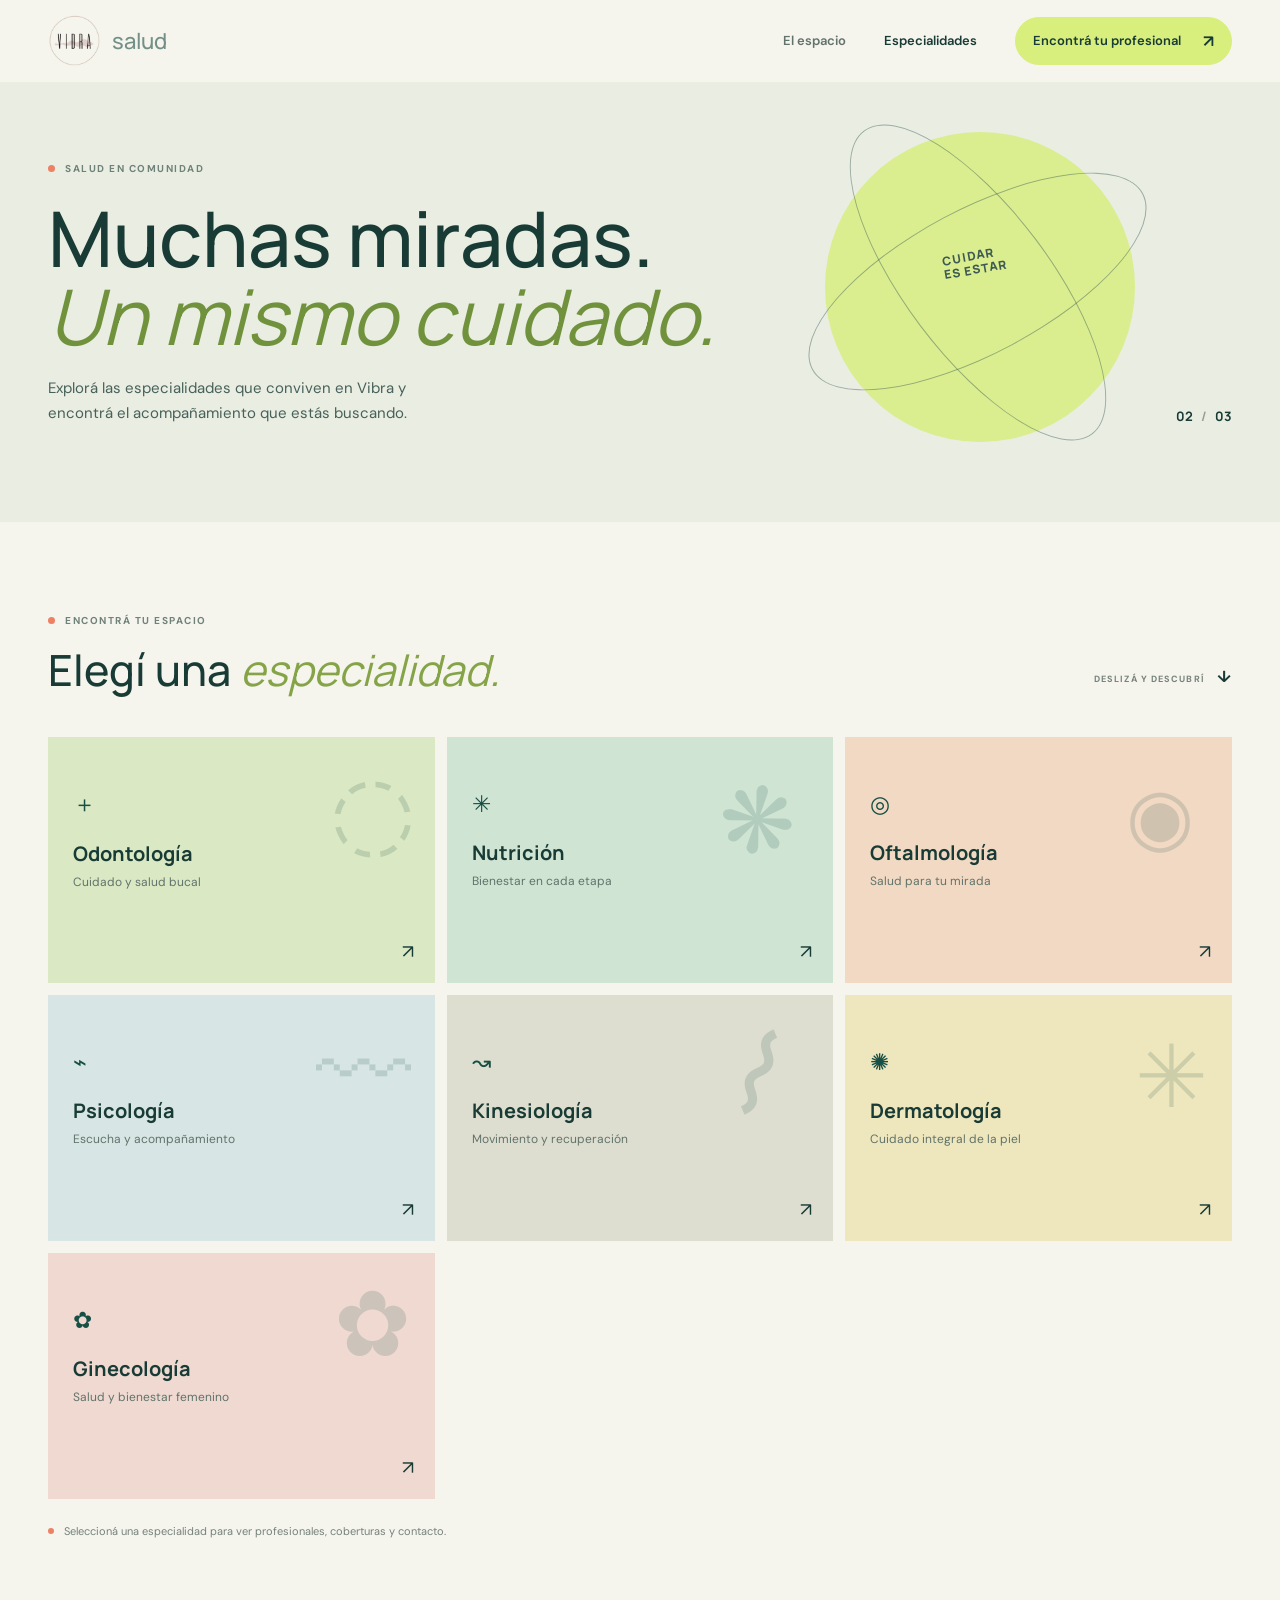
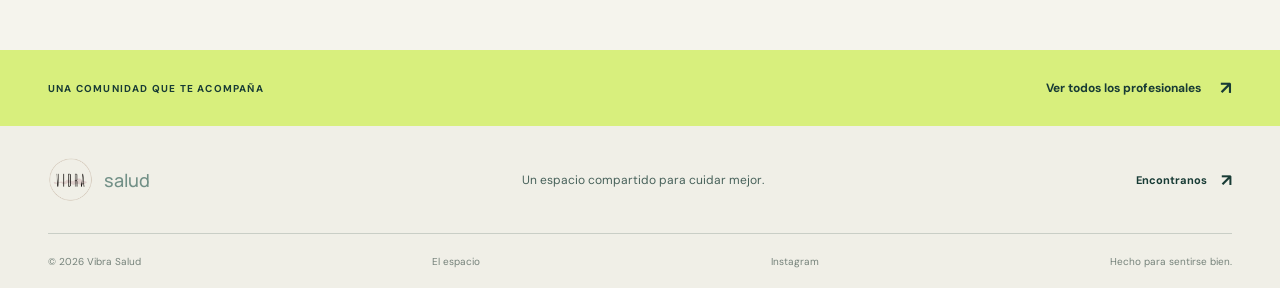
==== especialidades.html @ e612ff57 "Add files via upload" ====
<!doctype html>
<html lang="es">
<head>
  <meta charset="utf-8">
  <meta name="viewport" content="width=device-width, initial-scale=1">
  <meta name="theme-color" content="#f5f4ed">
  <meta name="description" content="Conocé las especialidades y profesionales que forman parte de Vibra Salud.">
  <title>Especialidades | Vibra Salud</title>
  <link rel="preconnect" href="https://fonts.googleapis.com">
  <link rel="preconnect" href="https://fonts.gstatic.com" crossorigin>
  <link href="https://fonts.googleapis.com/css2?family=DM+Sans:wght@400;500;600;700&family=Manrope:wght@400;500;600;700;800&display=swap" rel="stylesheet">
  <link rel="stylesheet" href="styles.css">
  <script src="script.js" defer></script>
</head>
<body>
  <header class="site-header">
    <a class="brand" href="index.html" aria-label="Vibra Salud, inicio"><img class="brand-logo" src="image/logo.png" alt=""><span class="brand-light">salud</span></a>
    <button class="menu-toggle" type="button" aria-expanded="false" aria-controls="main-nav" aria-label="Abrir menú"><span></span><span></span></button>
    <nav class="main-nav" id="main-nav" aria-label="Navegación principal">
      <a class="nav-link" href="index.html">El espacio</a><a class="nav-link active" href="especialidades.html">Especialidades</a><a class="nav-cta" href="profesionales.html">Encontrá tu profesional <span aria-hidden="true">↗</span></a>
    </nav>
  </header>
  <main>
    <section class="page-hero specialties-hero">
      <div class="page-width page-hero-content">
        <p class="eyebrow"><span class="eyebrow-dot"></span> Salud en comunidad</p>
        <h1>Muchas miradas.<br><em>Un mismo cuidado.</em></h1>
        <p>Explorá las especialidades que conviven en Vibra y encontrá el acompañamiento que estás buscando.</p>
        <span class="page-hero-count">02 <span>/</span> 03</span>
      </div>
      <div class="specialty-art" aria-hidden="true"><span class="art-disc"></span><span class="art-line art-line-a"></span><span class="art-line art-line-b"></span><span class="art-stamp">CUIDAR<br>ES ESTAR</span></div>
    </section>
    <section class="specialties-section section-pad">
      <div class="page-width">
        <div class="section-heading-row"><div><p class="eyebrow"><span class="eyebrow-dot"></span> Encontrá tu espacio</p><h2>Elegí una <em>especialidad.</em></h2></div><span class="section-aside">DESLIZÁ Y DESCUBRÍ <span aria-hidden="true">↓</span></span></div>
        <div class="specialty-grid">
          <a class="specialty-card specialty-card-large" href="profesionales.html?especialidad=odontologia"><span class="specialty-number"></span><span class="specialty-icon" aria-hidden="true">＋</span><span class="specialty-name">Odontología</span><span class="specialty-description">Cuidado y salud bucal</span><span class="specialty-go" aria-hidden="true">↗</span><span class="specialty-graphic graphic-tooth" aria-hidden="true">◌</span></a>
          <a class="specialty-card specialty-card-green" href="profesionales.html?especialidad=nutricion"><span class="specialty-number"></span><span class="specialty-icon" aria-hidden="true">✳</span><span class="specialty-name">Nutrición</span><span class="specialty-description">Bienestar en cada etapa</span><span class="specialty-go" aria-hidden="true">↗</span><span class="specialty-graphic graphic-leaf" aria-hidden="true">❋</span></a>
          <a class="specialty-card specialty-card-orange" href="profesionales.html?especialidad=oftalmologia"><span class="specialty-number"></span><span class="specialty-icon" aria-hidden="true">◎</span><span class="specialty-name">Oftalmología</span><span class="specialty-description">Salud para tu mirada</span><span class="specialty-go" aria-hidden="true">↗</span><span class="specialty-graphic graphic-eye" aria-hidden="true">◉</span></a>
          <a class="specialty-card specialty-card-blue" href="profesionales.html?especialidad=psicologia"><span class="specialty-number"></span><span class="specialty-icon" aria-hidden="true">⌁</span><span class="specialty-name">Psicología</span><span class="specialty-description">Escucha y acompañamiento</span><span class="specialty-go" aria-hidden="true">↗</span><span class="specialty-graphic graphic-mind" aria-hidden="true">〰</span></a>
          <a class="specialty-card specialty-card-lilac" href="profesionales.html?especialidad=kinesiologia"><span class="specialty-number"></span><span class="specialty-icon" aria-hidden="true">↝</span><span class="specialty-name">Kinesiología</span><span class="specialty-description">Movimiento y recuperación</span><span class="specialty-go" aria-hidden="true">↗</span><span class="specialty-graphic graphic-move" aria-hidden="true">⌇</span></a>
          <a class="specialty-card specialty-card-yellow" href="profesionales.html?especialidad=dermatologia"><span class="specialty-number"></span><span class="specialty-icon" aria-hidden="true">✺</span><span class="specialty-name">Dermatología</span><span class="specialty-description">Cuidado integral de la piel</span><span class="specialty-go" aria-hidden="true">↗</span><span class="specialty-graphic graphic-skin" aria-hidden="true">✳</span></a>
          <a class="specialty-card specialty-card-rose" href="profesionales.html?especialidad=ginecologia"><span class="specialty-number"></span><span class="specialty-icon" aria-hidden="true">✿</span><span class="specialty-name">Ginecología</span><span class="specialty-description">Salud y bienestar femenino</span><span class="specialty-go" aria-hidden="true">↗</span><span class="specialty-graphic graphic-flower" aria-hidden="true">✿</span></a>
        </div>
        <div class="specialty-footnote"><span class="eyebrow-dot"></span> Seleccioná una especialidad para ver profesionales, coberturas y contacto.</div>
      </div>
    </section>
    <section class="community-strip"><div class="page-width community-strip-inner"><span>UNA COMUNIDAD QUE TE ACOMPAÑA</span><a href="profesionales.html">Ver todos los profesionales <span aria-hidden="true">↗</span></a></div></section>
  </main>
  <footer class="site-footer"><div class="page-width footer-top"><a class="brand brand-footer" href="index.html" aria-label="Vibra Salud, inicio"><img class="brand-logo" src="image/logo.png" alt=""><span class="brand-light">salud</span></a><p>Un espacio compartido para cuidar mejor.</p><a class="footer-link" href="index.html#ubicacion">Encontranos <span aria-hidden="true">↗</span></a></div><div class="page-width footer-bottom"><span>© <span data-year></span> Vibra Salud</span><a href="index.html">El espacio</a><a href="https://www.instagram.com/vibra.coworkingsalud/" target="_blank" rel="noopener noreferrer">Instagram</a><span>Hecho para sentirse bien.</span></div></footer>
</body>
</html>
---- styles.css ----
:root {
  --paper: #f5f4ed;
  --white: #fffefa;
  --ink: #183b35;
  --ink-soft: #47615a;
  --green: #164f43;
  --green-deep: #123b34;
  --lime: #d8ef7d;
  --coral: #ee8064;
  --line: rgba(24, 59, 53, .18);
  --font-display: "Manrope", sans-serif;
  --font-body: "DM Sans", sans-serif;
  --page-width: 1240px;
}

* { box-sizing: border-box; }
html { scroll-behavior: smooth; }
body { margin: 0; background: var(--paper); color: var(--ink); font-family: var(--font-body); font-size: 16px; -webkit-font-smoothing: antialiased; }
a { color: inherit; text-decoration: none; }
button, select { font: inherit; }
button:focus-visible, a:focus-visible, select:focus-visible { outline: 3px solid var(--coral); outline-offset: 4px; }
.page-width { width: min(var(--page-width), calc(100% - 96px)); margin-inline: auto; }
.section-pad { padding-block: 112px; }
.site-header { height: 82px; padding-inline: max(48px, calc((100vw - var(--page-width)) / 2)); display: flex; justify-content: space-between; align-items: center; background: var(--paper); position: sticky; top: 0; z-index: 10; border-bottom: 1px solid transparent; transition: background .25s ease, border-color .25s ease, backdrop-filter .25s ease; }
body.has-scrolled .site-header { background: rgba(245, 244, 237, .94); border-bottom-color: var(--line); backdrop-filter: blur(12px); }
.scroll-progress { height: 3px; position: fixed; top: 0; left: 0; right: 0; z-index: 20; pointer-events: none; }
.scroll-progress span { height: 100%; display: block; background: var(--coral); transform: scaleX(0); transform-origin: left center; }
.brand { display: inline-flex; align-items: center; gap: 10px; font: 800 22px/1 var(--font-display); letter-spacing: 0; color: var(--ink); }
.brand-logo { width: 54px; height: 54px; display: block; flex: 0 0 auto; object-fit: contain; }
.brand-mark { width: 33px; height: 33px; display: grid; place-items: center; color: var(--ink); background: var(--lime); border-radius: 50%; font-size: 18px; }
.brand-light { font-weight: 500; color: #729087; }
.main-nav { display: flex; align-items: center; gap: 38px; font-size: 13px; font-weight: 600; }
.nav-link { color: #62736d; transition: color .2s ease; }
.nav-link:hover, .nav-link.active { color: var(--ink); }
.nav-cta { display: flex; gap: 22px; align-items: center; color: var(--ink); background: var(--lime); border: 1px solid var(--lime); border-radius: 99px; padding: 12px 17px; transition: background .2s ease, border-color .2s ease; }
.nav-cta:hover { background: #e6f6a9; border-color: #e6f6a9; }
.nav-cta span, .text-link span, .footer-link span { font-size: 17px; }
.menu-toggle { display: none; }
.hero { min-height: min(720px, calc(100svh - 82px)); min-height: clamp(600px, calc(100svh - 82px), 760px); position: relative; overflow: hidden; color: white; background: #42564b; }
.hero-image, .hero-shade { position: absolute; inset: 0; }
.hero-image { background-image: url("https://images.unsplash.com/photo-1497366754035-f200968a6e72?auto=format&fit=crop&w=2200&q=90"); background-position: center 53%; background-size: cover; transform: scale(1.015); animation: image-arrive 1.2s ease-out both; }
.hero-shade { background: linear-gradient(90deg, rgba(12, 36, 31, .81) 0%, rgba(16, 40, 34, .59) 42%, rgba(22, 38, 32, .17) 100%), linear-gradient(0deg, rgba(13, 32, 27, .4), transparent 32%); }
.hero-content { position: relative; z-index: 1; padding-top: clamp(100px, 16vh, 158px); animation: rise-in .75s .08s both; }
.eyebrow { display: flex; align-items: center; gap: 10px; margin: 0; color: #6e8279; font-size: 10px; font-weight: 700; letter-spacing: 1.5px; text-transform: uppercase; }
.eyebrow-light { color: rgba(255,255,255,.8); }
.eyebrow-dot { width: 7px; height: 7px; background: var(--coral); border-radius: 50%; flex: 0 0 auto; }
h1, h2, h3, p { margin-top: 0; }
.hero h1, .page-hero h1, .directory-hero h1 { margin: 24px 0 20px; font: 500 clamp(52px, 6.3vw, 84px)/1.02 var(--font-display); letter-spacing: 0; }
h1 em, h2 em { font-weight: 400; }
.hero h1 em { color: var(--lime); }
.hero-copy { max-width: 425px; margin-bottom: 30px; color: rgba(255,255,255,.84); font-size: 16px; line-height: 1.65; }
.button { min-height: 50px; width: fit-content; display: inline-flex; align-items: center; justify-content: space-between; gap: 32px; padding: 0 20px; border-radius: 99px; font-size: 12px; font-weight: 700; transition: transform .2s ease, background .2s ease; }
.button:hover { transform: translateY(-2px); }
.button-lime { background: var(--lime); color: var(--ink); }
.button-lime:hover { background: #e6f6a9; }
.button span { font-size: 17px; }
.hero-bottom { position: absolute; z-index: 2; left: 50%; bottom: 27px; transform: translateX(-50%); display: flex; justify-content: space-between; align-items: center; font-size: 9px; font-weight: 700; letter-spacing: 1.4px; color: rgba(255,255,255,.78); }
.hero-bottom a { display: flex; align-items: center; gap: 10px; letter-spacing: 0; font-size: 11px; }
.hero-bottom a span { font-size: 17px; }
.hero-index { position: absolute; right: 28px; top: 50%; writing-mode: vertical-rl; font-size: 9px; letter-spacing: 2px; color: rgba(255,255,255,.75); }
.intro { padding-bottom: 122px; }
.intro-grid { display: grid; grid-template-columns: 1fr .75fr; gap: 80px; align-items: end; margin-bottom: 58px; }
.intro h2, .values h2, .location h2, .closing-band h2, .section-heading-row h2, .directory-contact h2 { margin: 20px 0 0; font: 500 clamp(38px, 4.5vw, 60px)/1.08 var(--font-display); }
.intro h2 em, .values h2 em, .location h2 em, .section-heading-row h2 em { color: #85a347; }
.intro-copy p { max-width: 490px; margin: 0 0 22px; color: var(--ink-soft); font-size: 15px; line-height: 1.8; }
.text-link { display: inline-flex; gap: 18px; align-items: center; font-size: 12px; font-weight: 700; border-bottom: 1px solid var(--green); padding-bottom: 7px; }
.image-story { height: clamp(340px, 48vw, 560px); position: relative; overflow: hidden; background: #d4d8cc; }
.image-story > img { width: 100%; height: 100%; display: block; object-fit: cover; object-position: center 55%; }
.image-story > img { transition: transform .8s cubic-bezier(.2,.7,.2,1); }
.image-story:hover > img { transform: scale(1.035); }
.image-note { position: absolute; bottom: 28px; left: 28px; display: flex; gap: 17px; align-items: center; padding: 17px 21px; background: var(--lime); color: var(--ink); font-size: 12px; font-weight: 600; line-height: 1.5; }
.note-number { font: 700 25px var(--font-display); }
.image-caption { position: absolute; right: 22px; bottom: 25px; color: white; font-size: 9px; font-weight: 700; letter-spacing: 1.6px; text-shadow: 0 1px 8px rgba(0,0,0,.4); }
.values { background: #e9ede2; }
.values-grid { display: grid; grid-template-columns: .72fr 1.28fr; gap: 90px; }
.values-heading > p:last-child { max-width: 280px; margin-top: 24px; color: var(--ink-soft); font-size: 14px; line-height: 1.7; }
.value-list { border-top: 1px solid var(--line); }
.value-item { min-height: 127px; display: grid; grid-template-columns: 45px 1fr 24px; gap: 20px; align-items: center; border-bottom: 1px solid var(--line); }
.value-symbol { align-self: start; padding-top: 35px; color: #82928a; font-size: 10px; font-weight: 700; }
.value-item h3 { margin: 0 0 8px; font: 700 16px var(--font-display); }
.value-item p { margin: 0; color: var(--ink-soft); font-size: 13px; line-height: 1.55; }
.value-arrow { color: #70923d; font-size: 20px; }
.location-grid { display: grid; grid-template-columns: .78fr 1.22fr; gap: 80px; align-items: center; }
.location-copy > p:not(.eyebrow) { max-width: 390px; margin: 22px 0; color: var(--ink-soft); font-size: 14px; line-height: 1.75; }
.address-block { display: flex; align-items: center; gap: 14px; margin: 28px 0; }
.address-icon { width: 40px; height: 40px; display: grid; place-items: center; border: 1px solid var(--line); border-radius: 50%; font-size: 22px; }
.address-block div { display: grid; gap: 5px; }
.small-label { color: #7e8d85; font-size: 9px; font-weight: 700; letter-spacing: 1px; }
.address-block strong { font-size: 12px; font-weight: 600; }
.button-dark { background: var(--ink); color: white; }
.button-dark:hover { background: #286154; }
.map-frame { height: 405px; position: relative; overflow: hidden; background: #dfe4d9; }
.map-frame iframe { width: 100%; height: 100%; border: 0; filter: saturate(.7); }
.map-label { position: absolute; top: 17px; left: 17px; display: flex; align-items: center; gap: 8px; padding: 10px 13px; background: var(--paper); font-size: 9px; font-weight: 700; letter-spacing: 1px; }
.map-label .eyebrow-dot { width: 6px; height: 6px; }
.closing-band { min-height: 400px; position: relative; overflow: hidden; padding-block: 78px; background: var(--green-deep); color: white; }
.closing-content { position: relative; z-index: 1; }
.closing-band h2 { margin-top: 18px; font-size: clamp(43px, 5.3vw, 66px); }
.closing-band h2 em { color: var(--lime); }
.round-link { position: absolute; top: 70px; right: 5%; width: 67px; height: 67px; display: grid; place-items: center; background: var(--lime); border-radius: 50%; color: var(--ink); font-size: 27px; transition: transform .25s ease; }
.round-link:hover { transform: rotate(45deg); }
.closing-orbit { position: absolute; width: 460px; height: 460px; border: 1px solid rgba(216,239,125,.19); border-radius: 50%; }
.orbit-one { right: 8%; top: 50px; }
.orbit-two { right: 12%; top: 92px; width: 375px; height: 375px; }
.site-footer { background: #f0efe7; }
.footer-top { min-height: 108px; display: flex; align-items: center; justify-content: space-between; border-bottom: 1px solid var(--line); }
.footer-top > p { margin: 0; color: var(--ink-soft); font-size: 12px; }
.brand-footer { font-size: 18px; }
.brand-footer .brand-logo { width: 46px; height: 46px; }
.footer-link { display: flex; align-items: center; gap: 14px; font-size: 11px; font-weight: 700; }
.footer-bottom { min-height: 54px; display: flex; align-items: center; justify-content: space-between; color: #75827a; font-size: 10px; }

/* Specialty directory */
.page-hero { min-height: 440px; position: relative; overflow: hidden; padding-block: 80px 70px; background: #e9ede2; }
.page-hero-content { position: relative; z-index: 1; }
.page-hero h1, .directory-hero h1 { color: var(--ink); font-size: clamp(54px, 6vw, 78px); }
.page-hero h1 em, .directory-hero h1 em { color: #71923c; }
.page-hero-content > p:not(.eyebrow) { max-width: 410px; color: var(--ink-soft); font-size: 15px; line-height: 1.7; }
.page-hero-count { position: absolute; right: 0; bottom: 2px; font: 700 13px var(--font-display); }
.page-hero-count span { color: #94a097; padding-inline: 5px; }
.specialty-art { position: absolute; width: 430px; height: 430px; right: 7%; top: 0; opacity: .82; }
.art-disc { position: absolute; width: 310px; height: 310px; top: 50px; left: 65px; border-radius: 50%; background: var(--lime); }
.art-line { position: absolute; border: 1px solid rgba(24,59,53,.45); border-radius: 50%; transform: rotate(-28deg); }
.art-line-a { width: 375px; height: 145px; top: 127px; left: 30px; }
.art-line-b { width: 380px; height: 145px; top: 128px; left: 28px; transform: rotate(53deg); }
.art-stamp { position: absolute; top: 167px; left: 183px; color: var(--ink); font: 800 12px/1.2 var(--font-display); letter-spacing: 1px; transform: rotate(-10deg); }
.specialties-section { padding-top: 92px; }
.section-heading-row { display: flex; align-items: end; justify-content: space-between; gap: 35px; margin-bottom: 44px; }
.section-heading-row h2 { font-size: 43px; }
.section-aside { margin-bottom: 6px; color: #75827a; font-size: 9px; font-weight: 700; letter-spacing: 1.1px; }
.section-aside span { margin-left: 9px; color: var(--ink); font-size: 16px; }
.specialty-grid { display: grid; grid-template-columns: repeat(3, minmax(0, 1fr)); gap: 12px; }
.specialty-card { min-height: 246px; position: relative; overflow: hidden; display: flex; flex-direction: column; align-items: flex-start; padding: 24px 25px; transition: transform .25s ease, filter .25s ease; }
.specialty-card:hover { transform: translateY(-4px); filter: saturate(1.08); }
.specialty-card-large { background: #dae8c4; }
.specialty-card-green { background: #cfe4d3; }
.specialty-card-orange { background: #f2d9c4; }
.specialty-card-blue { background: #d7e5e4; }
.specialty-card-lilac { background: #deded0; }
.specialty-card-yellow { background: #eee6bd; }
.specialty-card-rose { background: #efd9d1; }
.specialty-number { color: #60756a; font-size: 10px; font-weight: 700; letter-spacing: 1px; }
.specialty-icon { margin-top: 26px; color: var(--green); font: 400 23px var(--font-display); }
.specialty-name { position: relative; z-index: 1; margin-top: 20px; font: 700 20px var(--font-display); }
.specialty-description { position: relative; z-index: 1; margin-top: 7px; color: #60736a; font-size: 12px; }
.specialty-go { position: absolute; right: 21px; bottom: 19px; z-index: 2; font-size: 19px; }
.specialty-graphic { position: absolute; right: 24px; top: 22px; color: rgba(22,79,67,.16); font-family: var(--font-display); font-size: 86px; line-height: 1; }
.graphic-tooth { font-size: 100px; transform: rotate(-26deg); }
.graphic-leaf { top: 35px; right: 38px; font-size: 92px; transform: rotate(-35deg); }
.graphic-eye { top: 37px; right: 38px; font-size: 78px; }
.graphic-mind { top: 28px; font-size: 95px; }
.graphic-move { right: 47px; font-size: 110px; transform: rotate(23deg); }
.graphic-skin { top: 35px; font-size: 87px; }
.graphic-flower { font-size: 92px; }
.specialty-footnote { display: flex; align-items: center; gap: 10px; margin-top: 25px; color: #75827a; font-size: 11px; }
.specialty-footnote .eyebrow-dot { width: 6px; height: 6px; }
.community-strip { background: var(--lime); }
.community-strip-inner { min-height: 76px; display: flex; justify-content: space-between; align-items: center; font-size: 10px; font-weight: 700; letter-spacing: 1.2px; }
.community-strip-inner a { display: flex; gap: 19px; align-items: center; letter-spacing: 0; font-size: 12px; }
.community-strip-inner a span { font-size: 18px; }

/* Professional directory */
.directory-hero { position: relative; overflow: hidden; padding-top: 76px; background: #e7ece3; }
.directory-hero-inner { min-height: 310px; position: relative; display: flex; align-items: end; justify-content: space-between; padding-bottom: 55px; }
.directory-hero h1 { margin-bottom: 0; font-size: clamp(56px, 6.3vw, 81px); }
.directory-intro { max-width: 260px; margin: 0 8% 7px 30px; color: var(--ink-soft); font-size: 14px; line-height: 1.75; }
.directory-hero .page-hero-count { bottom: 58px; }
.directory-ribbon { height: 38px; display: flex; align-items: center; gap: 32px; overflow: hidden; white-space: nowrap; background: var(--lime); color: var(--ink); font-size: 9px; font-weight: 700; letter-spacing: 1.4px; }
.directory-ribbon span { min-width: max-content; animation: ribbon-scroll 26s linear infinite; }
.directory-section { padding-top: 88px; }
.directory-heading { align-items: end; }
.directory-heading h2 { font-size: 46px; }
.directory-help { max-width: 260px; margin: 0 0 5px; color: var(--ink-soft); font-size: 13px; line-height: 1.7; }
.directory-controls { display: flex; align-items: end; justify-content: space-between; gap: 25px; padding-bottom: 22px; border-bottom: 1px solid var(--line); }
.specialty-filters { display: flex; flex-wrap: wrap; gap: 7px; }
.filter-chip { min-height: 38px; padding: 0 14px; border: 1px solid var(--line); border-radius: 99px; background: transparent; color: #566b62; cursor: pointer; font-size: 11px; transition: background .2s ease, color .2s ease, border-color .2s ease; }
.filter-chip:hover { border-color: var(--green); color: var(--ink); }
.filter-chip[aria-pressed="true"] { border-color: var(--green); background: var(--green); color: white; }
.insurance-select { min-width: 205px; position: relative; display: grid; gap: 7px; }
.insurance-select > span:first-child { color: #78867d; font-size: 9px; font-weight: 700; letter-spacing: 1px; }
.insurance-select select { width: 100%; min-height: 39px; appearance: none; padding: 0 34px 0 13px; border: 1px solid var(--line); border-radius: 3px; background: var(--paper); color: var(--ink); font-size: 11px; cursor: pointer; }
.select-arrow { position: absolute; right: 13px; bottom: 7px; pointer-events: none; font-size: 18px; }
.directory-result-line { min-height: 55px; display: flex; align-items: center; justify-content: space-between; color: #75827a; font-size: 11px; }
.clear-filters { padding: 5px 0; border: 0; background: none; color: var(--green); cursor: pointer; font-size: 11px; font-weight: 700; }
.clear-filters span { padding-left: 4px; font-size: 17px; }
.professional-list { border-top: 1px solid var(--line); }
.professional-card { display: grid; grid-template-columns: 1fr 170px; border-bottom: 1px solid var(--line); }
.professional-toggle { width: 100%; min-height: 100px; display: grid; grid-template-columns: 42px 1fr auto 24px; gap: 20px; align-items: center; padding: 17px 20px 17px 0; border: 0; background: transparent; color: var(--ink); text-align: left; cursor: pointer; }
.professional-index { color: #8a9990; font-size: 10px; font-weight: 700; }
.professional-main { display: grid; gap: 6px; }
.professional-name { font: 700 17px var(--font-display); }
.professional-specialty { color: #718078; font-size: 11px; }
.professional-coverages { display: flex; flex-wrap: wrap; gap: 5px; justify-content: end; }
.coverage-pill { padding: 6px 9px; border: 1px solid var(--line); border-radius: 99px; color: #576b61; font-size: 9px; }
.professional-chevron { color: #648348; font-size: 21px; transition: transform .2s ease; }
.professional-card.is-open .professional-chevron { transform: rotate(45deg); }
.professional-contact { display: flex; align-items: center; justify-content: end; border-left: 1px solid var(--line); color: var(--green); font-size: 11px; font-weight: 700; }
.professional-contact span { padding-left: 9px; font-size: 17px; }
.contact-disabled { color: #89958d !important; cursor: not-allowed; }
.professional-detail { grid-column: 1 / -1; display: grid; grid-template-columns: 190px 1fr auto; gap: 28px; align-items: center; padding: 0 20px 24px 62px; animation: rise-in .3s ease both; }
.professional-detail[hidden] { display: none; }
.professional-photo { width: 190px; aspect-ratio: 4 / 3; object-fit: cover; background: #dbe3d8; }
.professional-bio { max-width: 450px; margin: 0; color: var(--ink-soft); font-size: 12px; line-height: 1.75; }
.detail-action { min-height: 43px; padding-inline: 16px; font-size: 10px; white-space: nowrap; }
.empty-state { margin: 0; padding: 45px 0; color: var(--ink-soft); font-size: 14px; }
.directory-note { margin: 20px 0 0; color: #7a8980; font-size: 10px; line-height: 1.6; }
.directory-contact { position: relative; overflow: hidden; padding-block: 76px; background: var(--green-deep); color: white; }
.directory-contact-inner { position: relative; z-index: 1; }
.directory-contact h2 { margin: 18px 0 23px; font-size: clamp(43px, 5vw, 62px); }
.directory-contact h2 em { color: var(--lime); }
.directory-contact::after { content: "v."; position: absolute; top: -130px; right: 12%; color: rgba(216,239,125,.08); font: 800 420px/.9 var(--font-display); }

@keyframes rise-in { from { opacity: 0; transform: translateY(14px); } to { opacity: 1; transform: translateY(0); } }
@keyframes image-arrive { from { transform: scale(1.06); } to { transform: scale(1.015); } }
@keyframes ribbon-scroll { from { transform: translateX(0); } to { transform: translateX(-25%); } }
.reveal-on-scroll { opacity: 0; translate: 0 22px; transition: opacity .65s ease var(--reveal-delay, 0ms), translate .65s cubic-bezier(.2,.7,.2,1) var(--reveal-delay, 0ms); }
.reveal-on-scroll.is-visible { opacity: 1; translate: 0 0; }

@media (max-width: 900px) {
  .page-width { width: min(var(--page-width), calc(100% - 56px)); }
  .site-header { padding-inline: 28px; }
  .main-nav { gap: 20px; }
  .section-pad { padding-block: 82px; }
  .intro-grid { gap: 38px; }
  .values-grid { gap: 45px; }
  .location-grid { gap: 40px; }
  .specialty-art { right: -12%; opacity: .55; }
  .specialty-grid { grid-template-columns: repeat(2, minmax(0, 1fr)); }
  .directory-controls { align-items: start; flex-direction: column; }
  .insurance-select { width: min(100%, 320px); }
  .professional-detail { grid-template-columns: 150px 1fr; padding-left: 62px; }
  .professional-photo { width: 150px; }
  .detail-action { grid-column: 2; justify-self: start; }
}
@media (max-width: 620px) {
  .page-width { width: calc(100% - 40px); }
  .site-header { height: 70px; padding-inline: 20px; }
  .brand { font-size: 20px; }
  .brand-logo { width: 48px; height: 48px; }
  .menu-toggle { width: 42px; height: 42px; display: grid; align-content: center; justify-items: center; gap: 5px; border: 1px solid var(--line); border-radius: 50%; background: transparent; }
  .menu-toggle span { width: 15px; height: 1px; background: var(--ink); }
  .main-nav { position: absolute; top: 70px; left: 0; right: 0; display: none; align-items: stretch; gap: 0; padding: 10px 20px 20px; background: var(--paper); border-bottom: 1px solid var(--line); }
  .main-nav.is-open { display: flex; flex-direction: column; }
  .nav-link { padding: 13px 3px; border-bottom: 1px solid var(--line); }
  .nav-cta { margin-top: 13px; justify-content: space-between; }
  .hero { min-height: 690px; min-height: min(760px, calc(100svh - 70px)); }
  .hero-image { background-position: 58% center; }
  .hero-shade { background: linear-gradient(90deg, rgba(12,36,31,.77), rgba(16,40,34,.3)), linear-gradient(0deg, rgba(13,32,27,.45), transparent 38%); }
  .hero-content { padding-top: clamp(105px, 19vh, 160px); }
  .hero h1 { font-size: clamp(48px, 12vw, 65px); }
  .hero-copy { max-width: 345px; font-size: 14px; }
  .hero-index { right: 12px; }
  .hero-bottom { bottom: 22px; font-size: 8px; letter-spacing: .8px; }
  .hero-bottom a { font-size: 10px; }
  .section-pad { padding-block: 70px; }
  .intro { padding-bottom: 75px; }
  .intro-grid { grid-template-columns: 1fr; gap: 22px; margin-bottom: 32px; }
  .intro h2, .values h2, .location h2 { font-size: 43px; }
  .intro-copy p { font-size: 14px; }
  .image-story { width: 100%; height: 365px; }
  .image-note { left: 13px; bottom: 13px; padding: 12px 14px; font-size: 10px; }
  .image-caption { right: 12px; bottom: 16px; max-width: 100px; font-size: 7px; line-height: 1.5; text-align: right; }
  .values-grid, .location-grid { grid-template-columns: 1fr; gap: 35px; }
  .values-heading > p:last-child { margin-top: 17px; }
  .value-item { min-height: 115px; grid-template-columns: 30px 1fr 20px; gap: 12px; }
  .value-item h3 { font-size: 14px; }
  .value-item p { font-size: 12px; }
  .value-symbol { padding-top: 33px; }
  .location-grid { gap: 31px; }
  .map-frame { height: 310px; }
  .closing-band { min-height: 340px; padding-block: 67px; }
  .closing-band h2 { font-size: 47px; }
  .round-link { top: auto; bottom: 12px; right: 10px; width: 53px; height: 53px; }
  .closing-orbit { right: -50%; top: 70px; }
  .footer-top { min-height: 150px; display: grid; grid-template-columns: 1fr 1fr; gap: 10px; padding-block: 20px; }
  .footer-top > p { justify-self: end; max-width: 130px; text-align: right; line-height: 1.5; }
  .footer-link { grid-column: 1 / -1; justify-self: start; }
  .footer-bottom { min-height: 65px; flex-wrap: wrap; gap: 8px 15px; padding-block: 14px; font-size: 9px; }
  .footer-bottom span:last-child { display: none; }
  .page-hero { min-height: 440px; padding-block: 64px; }
  .page-hero h1 { font-size: 54px; }
  .page-hero-content > p:not(.eyebrow) { max-width: 285px; font-size: 13px; }
  .specialty-art { width: 245px; height: 245px; top: 180px; right: -68px; opacity: .38; }
  .art-disc { width: 180px; height: 180px; top: 25px; left: 38px; }
  .art-line-a, .art-line-b { width: 230px; height: 89px; top: 71px; left: 14px; }
  .art-line-b { transform: rotate(53deg); }
  .art-stamp { top: 89px; left: 100px; font-size: 8px; }
  .page-hero-count { right: 0; bottom: 0; }
  .specialties-section { padding-top: 66px; }
  .section-heading-row { align-items: start; flex-direction: column; gap: 16px; margin-bottom: 27px; }
  .section-heading-row h2 { font-size: 37px; }
  .section-aside { align-self: end; margin-top: -4px; }
  .specialty-grid { grid-template-columns: 1fr 1fr; gap: 8px; }
  .specialty-card { min-height: 202px; padding: 17px 14px; }
  .specialty-name { max-width: 100%; margin-top: 17px; font-size: 16px; }
  .specialty-description { max-width: 120px; font-size: 10px; line-height: 1.45; }
  .specialty-icon { margin-top: 20px; }
  .specialty-number { font-size: 9px; }
  .specialty-graphic { top: 18px; right: 12px; font-size: 61px; }
  .graphic-tooth, .graphic-leaf, .graphic-flower { font-size: 68px; }
  .graphic-eye, .graphic-skin { font-size: 59px; }
  .graphic-move, .graphic-mind { font-size: 76px; }
  .specialty-go { right: 12px; bottom: 12px; font-size: 17px; }
  .specialty-footnote { align-items: start; font-size: 10px; line-height: 1.6; }
  .community-strip-inner { min-height: 80px; gap: 15px; font-size: 8px; letter-spacing: .7px; }
  .community-strip-inner a { gap: 7px; font-size: 10px; text-align: right; }
  .directory-hero { padding-top: 55px; }
  .directory-hero-inner { min-height: 350px; align-items: start; flex-direction: column; justify-content: start; padding-bottom: 48px; }
  .directory-hero h1 { margin-top: 21px; font-size: 58px; }
  .directory-intro { max-width: 260px; margin: 19px 0 0; font-size: 13px; }
  .directory-hero .page-hero-count { bottom: 20px; }
  .directory-ribbon { height: 34px; font-size: 8px; }
  .directory-section { padding-top: 65px; }
  .directory-heading { gap: 16px; }
  .directory-heading h2 { font-size: 39px; }
  .directory-help { max-width: 320px; margin: 0; }
  .directory-controls { gap: 17px; }
  .specialty-filters { gap: 6px; }
  .filter-chip { min-height: 35px; padding-inline: 11px; font-size: 10px; }
  .insurance-select { width: 100%; }
  .professional-card { grid-template-columns: 1fr; }
  .professional-toggle { min-height: 92px; grid-template-columns: 25px 1fr 22px; gap: 10px; padding-right: 0; }
  .professional-index { align-self: start; padding-top: 5px; }
  .professional-name { font-size: 15px; }
  .professional-coverages { grid-column: 2; grid-row: 2; justify-content: start; margin-top: -2px; }
  .professional-chevron { grid-column: 3; grid-row: 1; }
  .professional-contact { display: none; }
  .professional-detail { grid-template-columns: 1fr; gap: 15px; padding: 0 0 21px 35px; }
  .professional-photo { width: min(100%, 260px); aspect-ratio: 16 / 10; }
  .professional-bio { max-width: 100%; font-size: 12px; }
  .detail-action { grid-column: auto; }
  .directory-contact { padding-block: 62px; }
  .directory-contact h2 { font-size: 48px; }
}
@media (prefers-reduced-motion: reduce) {
  *, *::before, *::after { scroll-behavior: auto !important; animation-duration: .01ms !important; animation-iteration-count: 1 !important; transition-duration: .01ms !important; }
  .reveal-on-scroll { opacity: 1; translate: none; }
}
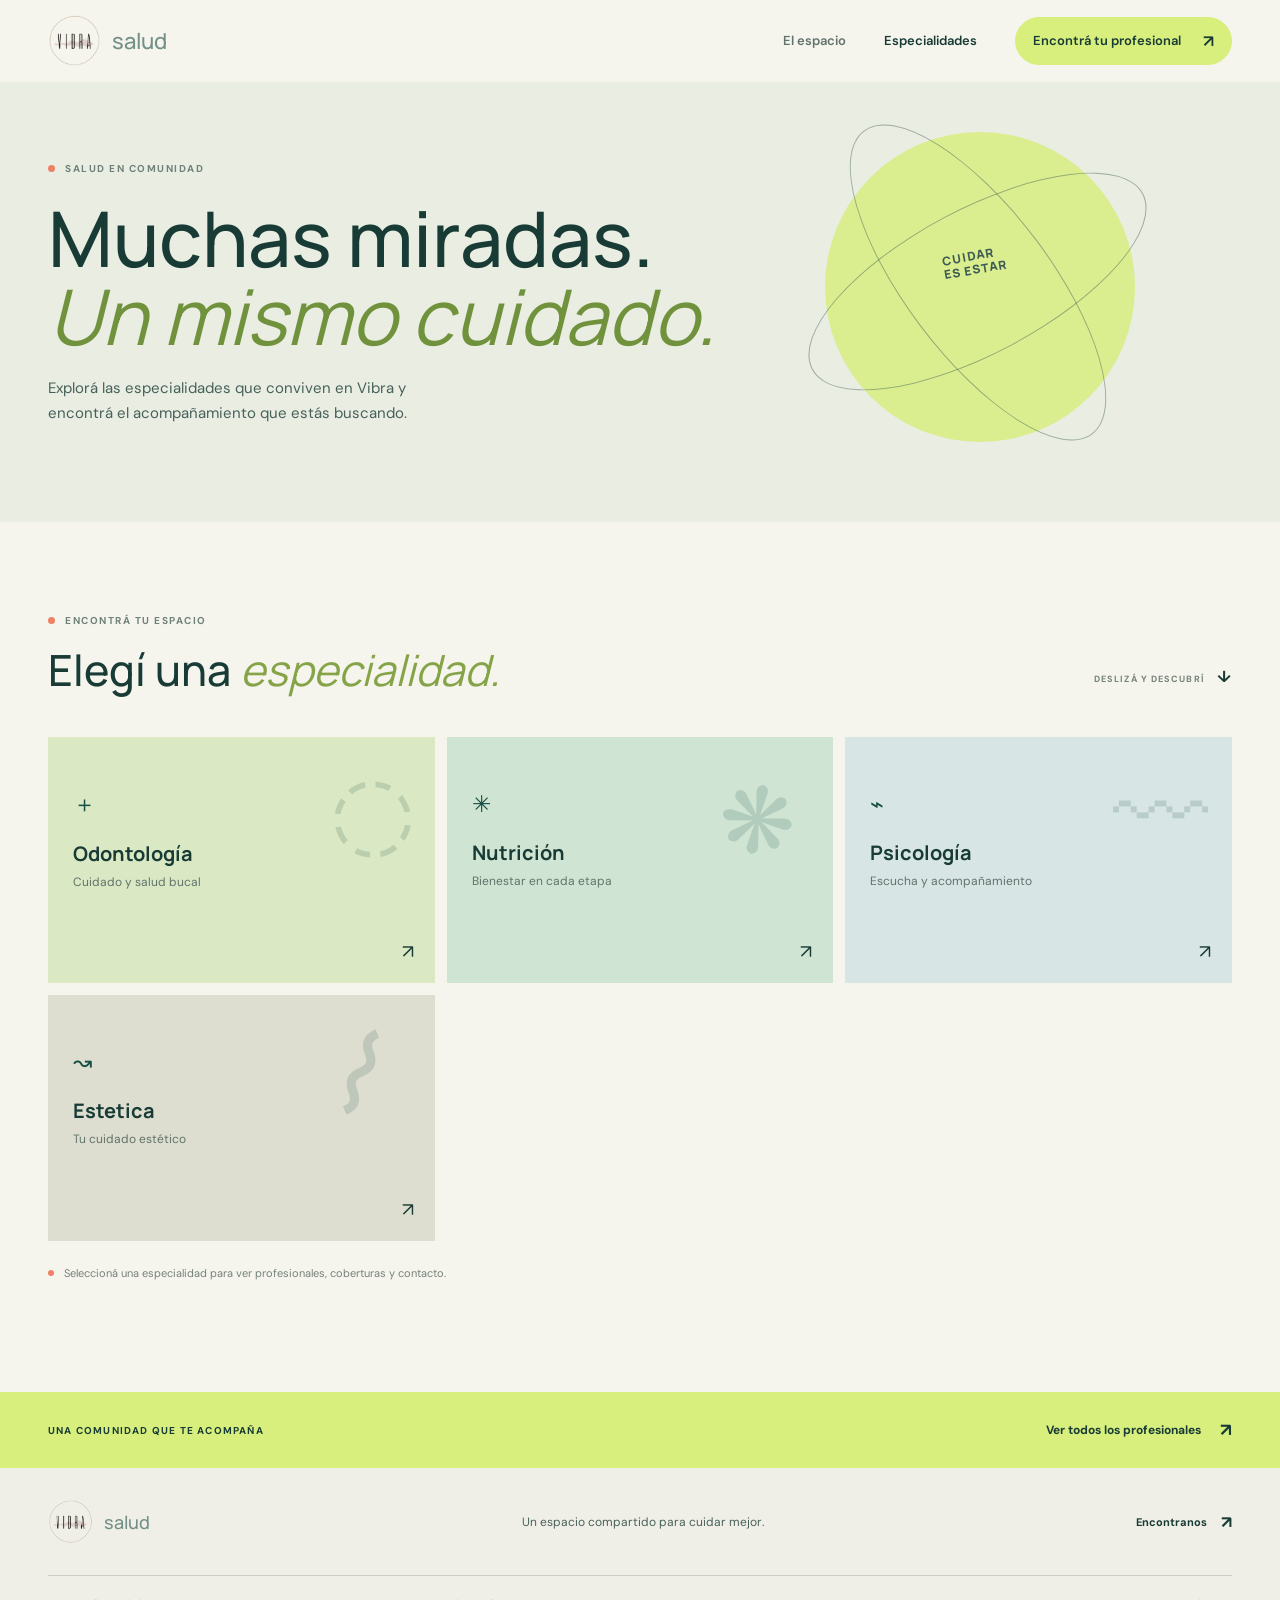
==== commit da0b63c8: ""reemplazo"" ====
--- a/especialidades.html
+++ b/especialidades.html
@@ -26,7 +26,7 @@
         <p class="eyebrow"><span class="eyebrow-dot"></span> Salud en comunidad</p>
         <h1>Muchas miradas.<br><em>Un mismo cuidado.</em></h1>
         <p>Explorá las especialidades que conviven en Vibra y encontrá el acompañamiento que estás buscando.</p>
-        <span class="page-hero-count">02 <span>/</span> 03</span>
+        <span class="page-hero-count"><span></span></span>
       </div>
       <div class="specialty-art" aria-hidden="true"><span class="art-disc"></span><span class="art-line art-line-a"></span><span class="art-line art-line-b"></span><span class="art-stamp">CUIDAR<br>ES ESTAR</span></div>
     </section>
@@ -36,17 +36,15 @@
         <div class="specialty-grid">
           <a class="specialty-card specialty-card-large" href="profesionales.html?especialidad=odontologia"><span class="specialty-number"></span><span class="specialty-icon" aria-hidden="true">＋</span><span class="specialty-name">Odontología</span><span class="specialty-description">Cuidado y salud bucal</span><span class="specialty-go" aria-hidden="true">↗</span><span class="specialty-graphic graphic-tooth" aria-hidden="true">◌</span></a>
           <a class="specialty-card specialty-card-green" href="profesionales.html?especialidad=nutricion"><span class="specialty-number"></span><span class="specialty-icon" aria-hidden="true">✳</span><span class="specialty-name">Nutrición</span><span class="specialty-description">Bienestar en cada etapa</span><span class="specialty-go" aria-hidden="true">↗</span><span class="specialty-graphic graphic-leaf" aria-hidden="true">❋</span></a>
-          <a class="specialty-card specialty-card-orange" href="profesionales.html?especialidad=oftalmologia"><span class="specialty-number"></span><span class="specialty-icon" aria-hidden="true">◎</span><span class="specialty-name">Oftalmología</span><span class="specialty-description">Salud para tu mirada</span><span class="specialty-go" aria-hidden="true">↗</span><span class="specialty-graphic graphic-eye" aria-hidden="true">◉</span></a>
           <a class="specialty-card specialty-card-blue" href="profesionales.html?especialidad=psicologia"><span class="specialty-number"></span><span class="specialty-icon" aria-hidden="true">⌁</span><span class="specialty-name">Psicología</span><span class="specialty-description">Escucha y acompañamiento</span><span class="specialty-go" aria-hidden="true">↗</span><span class="specialty-graphic graphic-mind" aria-hidden="true">〰</span></a>
-          <a class="specialty-card specialty-card-lilac" href="profesionales.html?especialidad=kinesiologia"><span class="specialty-number"></span><span class="specialty-icon" aria-hidden="true">↝</span><span class="specialty-name">Kinesiología</span><span class="specialty-description">Movimiento y recuperación</span><span class="specialty-go" aria-hidden="true">↗</span><span class="specialty-graphic graphic-move" aria-hidden="true">⌇</span></a>
-          <a class="specialty-card specialty-card-yellow" href="profesionales.html?especialidad=dermatologia"><span class="specialty-number"></span><span class="specialty-icon" aria-hidden="true">✺</span><span class="specialty-name">Dermatología</span><span class="specialty-description">Cuidado integral de la piel</span><span class="specialty-go" aria-hidden="true">↗</span><span class="specialty-graphic graphic-skin" aria-hidden="true">✳</span></a>
-          <a class="specialty-card specialty-card-rose" href="profesionales.html?especialidad=ginecologia"><span class="specialty-number"></span><span class="specialty-icon" aria-hidden="true">✿</span><span class="specialty-name">Ginecología</span><span class="specialty-description">Salud y bienestar femenino</span><span class="specialty-go" aria-hidden="true">↗</span><span class="specialty-graphic graphic-flower" aria-hidden="true">✿</span></a>
+          <a class="specialty-card specialty-card-lilac" href="profesionales.html?especialidad=estetica"><span class="specialty-number"></span><span class="specialty-icon" aria-hidden="true">↝</span><span class="specialty-name">Estetica</span><span class="specialty-description">Tu cuidado estético</span><span class="specialty-go" aria-hidden="true">↗</span><span class="specialty-graphic graphic-move" aria-hidden="true">⌇</span></a>
+          
         </div>
         <div class="specialty-footnote"><span class="eyebrow-dot"></span> Seleccioná una especialidad para ver profesionales, coberturas y contacto.</div>
       </div>
     </section>
     <section class="community-strip"><div class="page-width community-strip-inner"><span>UNA COMUNIDAD QUE TE ACOMPAÑA</span><a href="profesionales.html">Ver todos los profesionales <span aria-hidden="true">↗</span></a></div></section>
   </main>
-  <footer class="site-footer"><div class="page-width footer-top"><a class="brand brand-footer" href="index.html" aria-label="Vibra Salud, inicio"><img class="brand-logo" src="image/logo.png" alt=""><span class="brand-light">salud</span></a><p>Un espacio compartido para cuidar mejor.</p><a class="footer-link" href="index.html#ubicacion">Encontranos <span aria-hidden="true">↗</span></a></div><div class="page-width footer-bottom"><span>© <span data-year></span> Vibra Salud</span><a href="index.html">El espacio</a><a href="https://www.instagram.com/vibra.coworkingsalud/" target="_blank" rel="noopener noreferrer">Instagram</a><span>Hecho para sentirse bien.</span></div></footer>
+  <footer class="site-footer"><div class="page-width footer-top"><a class="brand brand-footer" href="index.html" aria-label="Vibra Salud, inicio"><img class="brand-logo" src="image/logo.png" alt=""><span class="brand-light">salud</span></a><p>Un espacio compartido para cuidar mejor.</p><a class="footer-link" href="index.html#ubicacion">Encontranos <span aria-hidden="true">↗</span></a></div><div class="page-width footer-bottom"><span>© <span data-year></span> Vibra Salud</span><a href="index.html">El espacio</a><a href="https://www.instagram.com/vibra.coworkingsalud/" target="_blank" rel="noopener noreferrer">Instagram</a><a href="https://technoransuite.com.ar/" target="_blank" rel="noopener noreferrer">By Technoran</a</div></footer>
 </body>
 </html>
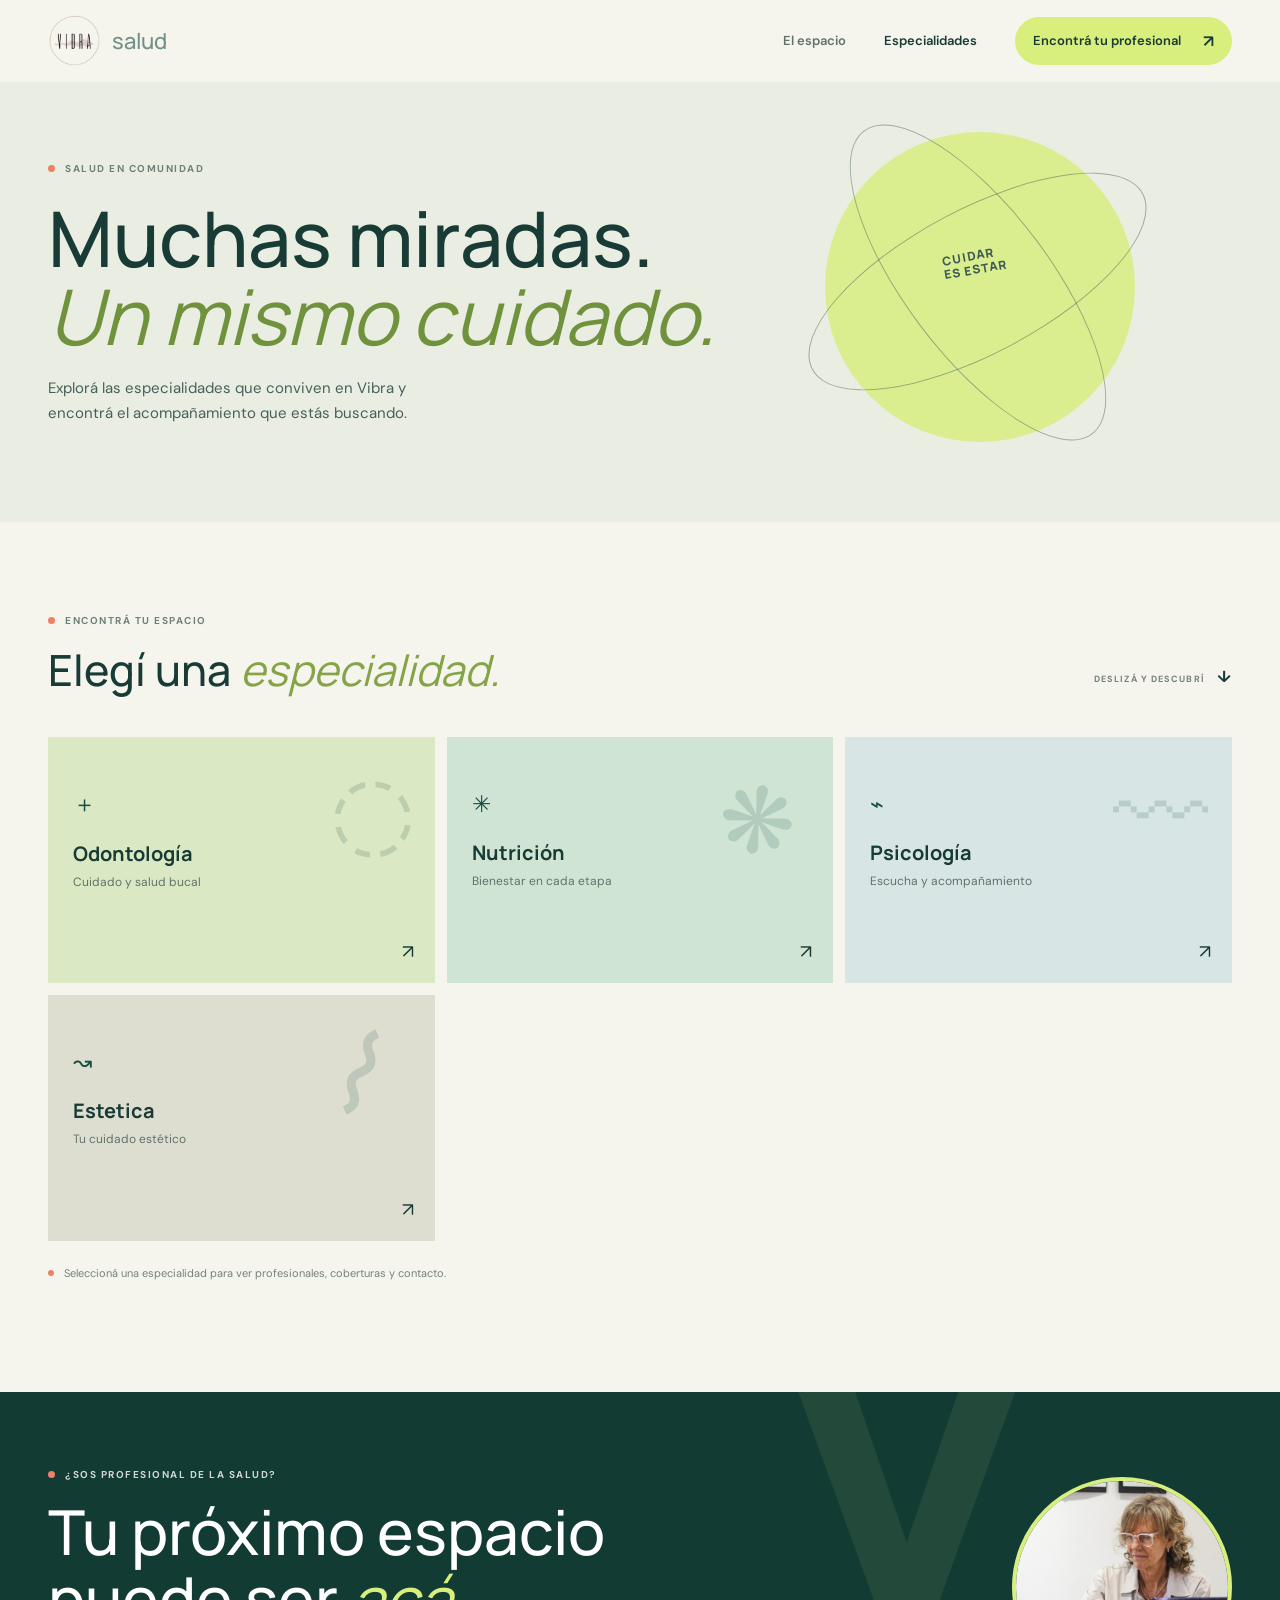
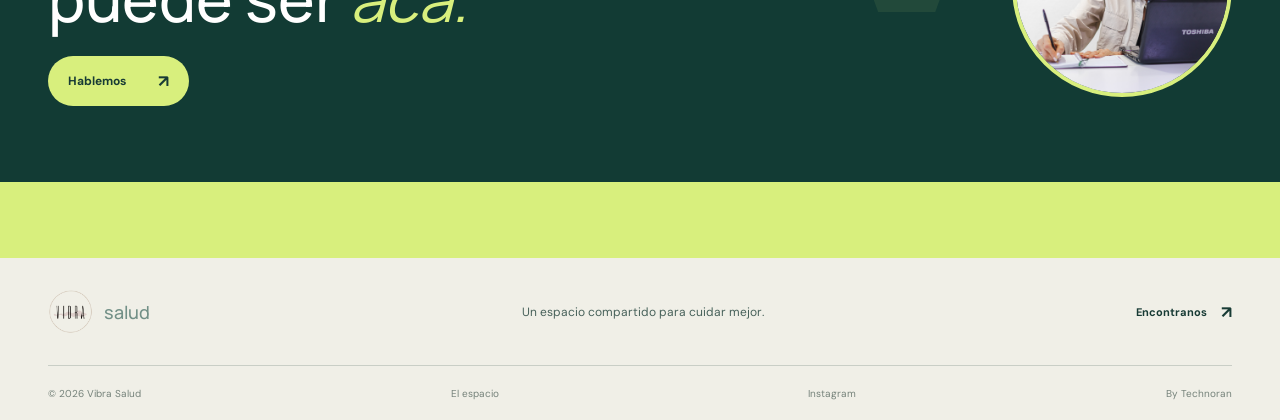
==== commit 4459b63b: ""secretaria"" ====
--- a/especialidades.html
+++ b/especialidades.html
@@ -43,6 +43,8 @@
         <div class="specialty-footnote"><span class="eyebrow-dot"></span> Seleccioná una especialidad para ver profesionales, coberturas y contacto.</div>
       </div>
     </section>
+          <section class="directory-contact"><div class="page-width directory-contact-inner"><div class="directory-contact-text"><p class="eyebrow eyebrow-light"><span class="eyebrow-dot"></span> ¿Sos profesional de la salud?</p><h2>Tu próximo espacio<br>puede ser <em>acá.</em></h2><a class="button button-lime" href="https://wa.me/5493534017404" target="_blank" rel="noreferrer">Hablemos <span aria-hidden="true">↗</span></a></div><img class="community-photo" src="image/secre.jpg" alt="Secretaria de VibraSalud"></div></section>
+
     <section class="community-strip"><div class="page-width community-strip-inner"><span>UNA COMUNIDAD QUE TE ACOMPAÑA</span><a href="profesionales.html">Ver todos los profesionales <span aria-hidden="true">↗</span></a></div></section>
   </main>
   <footer class="site-footer"><div class="page-width footer-top"><a class="brand brand-footer" href="index.html" aria-label="Vibra Salud, inicio"><img class="brand-logo" src="image/logo.png" alt=""><span class="brand-light">salud</span></a><p>Un espacio compartido para cuidar mejor.</p><a class="footer-link" href="index.html#ubicacion">Encontranos <span aria-hidden="true">↗</span></a></div><div class="page-width footer-bottom"><span>© <span data-year></span> Vibra Salud</span><a href="index.html">El espacio</a><a href="https://www.instagram.com/vibra.coworkingsalud/" target="_blank" rel="noopener noreferrer">Instagram</a><a href="https://technoransuite.com.ar/" target="_blank" rel="noopener noreferrer">By Technoran</a</div></footer>
--- a/styles.css
+++ b/styles.css
@@ -38,7 +38,7 @@
 .menu-toggle { display: none; }
 .hero { min-height: min(720px, calc(100svh - 82px)); min-height: clamp(600px, calc(100svh - 82px), 760px); position: relative; overflow: hidden; color: white; background: #42564b; }
 .hero-image, .hero-shade { position: absolute; inset: 0; }
-.hero-image { background-image: url("https://images.unsplash.com/photo-1497366754035-f200968a6e72?auto=format&fit=crop&w=2200&q=90"); background-position: center 53%; background-size: cover; transform: scale(1.015); animation: image-arrive 1.2s ease-out both; }
+.hero-image { background-image: url("image/vibra6.jpg"); background-position: center 53%; background-size: cover; transform: scale(1.015); animation: image-arrive 1.2s ease-out both; }
 .hero-shade { background: linear-gradient(90deg, rgba(12, 36, 31, .81) 0%, rgba(16, 40, 34, .59) 42%, rgba(22, 38, 32, .17) 100%), linear-gradient(0deg, rgba(13, 32, 27, .4), transparent 32%); }
 .hero-content { position: relative; z-index: 1; padding-top: clamp(100px, 16vh, 158px); animation: rise-in .75s .08s both; }
 .eyebrow { display: flex; align-items: center; gap: 10px; margin: 0; color: #6e8279; font-size: 10px; font-weight: 700; letter-spacing: 1.5px; text-transform: uppercase; }
@@ -68,6 +68,8 @@
 .image-story > img { width: 100%; height: 100%; display: block; object-fit: cover; object-position: center 55%; }
 .image-story > img { transition: transform .8s cubic-bezier(.2,.7,.2,1); }
 .image-story:hover > img { transform: scale(1.035); }
+.image-carousel > img { position: absolute; top: 0; left: 0; opacity: 0; transition: opacity 1s ease; }
+.image-carousel > img.is-active { opacity: 1; }
 .image-note { position: absolute; bottom: 28px; left: 28px; display: flex; gap: 17px; align-items: center; padding: 17px 21px; background: var(--lime); color: var(--ink); font-size: 12px; font-weight: 600; line-height: 1.5; }
 .note-number { font: 700 25px var(--font-display); }
 .image-caption { position: absolute; right: 22px; bottom: 25px; color: white; font-size: 9px; font-weight: 700; letter-spacing: 1.6px; text-shadow: 0 1px 8px rgba(0,0,0,.4); }
@@ -177,6 +179,7 @@
 .filter-chip:hover { border-color: var(--green); color: var(--ink); }
 .filter-chip[aria-pressed="true"] { border-color: var(--green); background: var(--green); color: white; }
 .insurance-select { min-width: 205px; position: relative; display: grid; gap: 7px; }
+.insurance-select[hidden] { display: none; }
 .insurance-select > span:first-child { color: #78867d; font-size: 9px; font-weight: 700; letter-spacing: 1px; }
 .insurance-select select { width: 100%; min-height: 39px; appearance: none; padding: 0 34px 0 13px; border: 1px solid var(--line); border-radius: 3px; background: var(--paper); color: var(--ink); font-size: 11px; cursor: pointer; }
 .select-arrow { position: absolute; right: 13px; bottom: 7px; pointer-events: none; font-size: 18px; }
@@ -205,7 +208,8 @@
 .empty-state { margin: 0; padding: 45px 0; color: var(--ink-soft); font-size: 14px; }
 .directory-note { margin: 20px 0 0; color: #7a8980; font-size: 10px; line-height: 1.6; }
 .directory-contact { position: relative; overflow: hidden; padding-block: 76px; background: var(--green-deep); color: white; }
-.directory-contact-inner { position: relative; z-index: 1; }
+.directory-contact-inner { position: relative; z-index: 1; display: flex; align-items: center; justify-content: space-between; gap: 32px; }
+.community-photo { width: 220px; height: 220px; border-radius: 50%; object-fit: cover; flex-shrink: 0; border: 4px solid var(--lime); }
 .directory-contact h2 { margin: 18px 0 23px; font-size: clamp(43px, 5vw, 62px); }
 .directory-contact h2 em { color: var(--lime); }
 .directory-contact::after { content: "v."; position: absolute; top: -130px; right: 12%; color: rgba(216,239,125,.08); font: 800 420px/.9 var(--font-display); }
@@ -331,6 +335,8 @@
   .detail-action { grid-column: auto; }
   .directory-contact { padding-block: 62px; }
   .directory-contact h2 { font-size: 48px; }
+  .directory-contact-inner { flex-direction: column; align-items: flex-start; }
+  .community-photo { width: 160px; height: 160px; }
 }
 @media (prefers-reduced-motion: reduce) {
   *, *::before, *::after { scroll-behavior: auto !important; animation-duration: .01ms !important; animation-iteration-count: 1 !important; transition-duration: .01ms !important; }
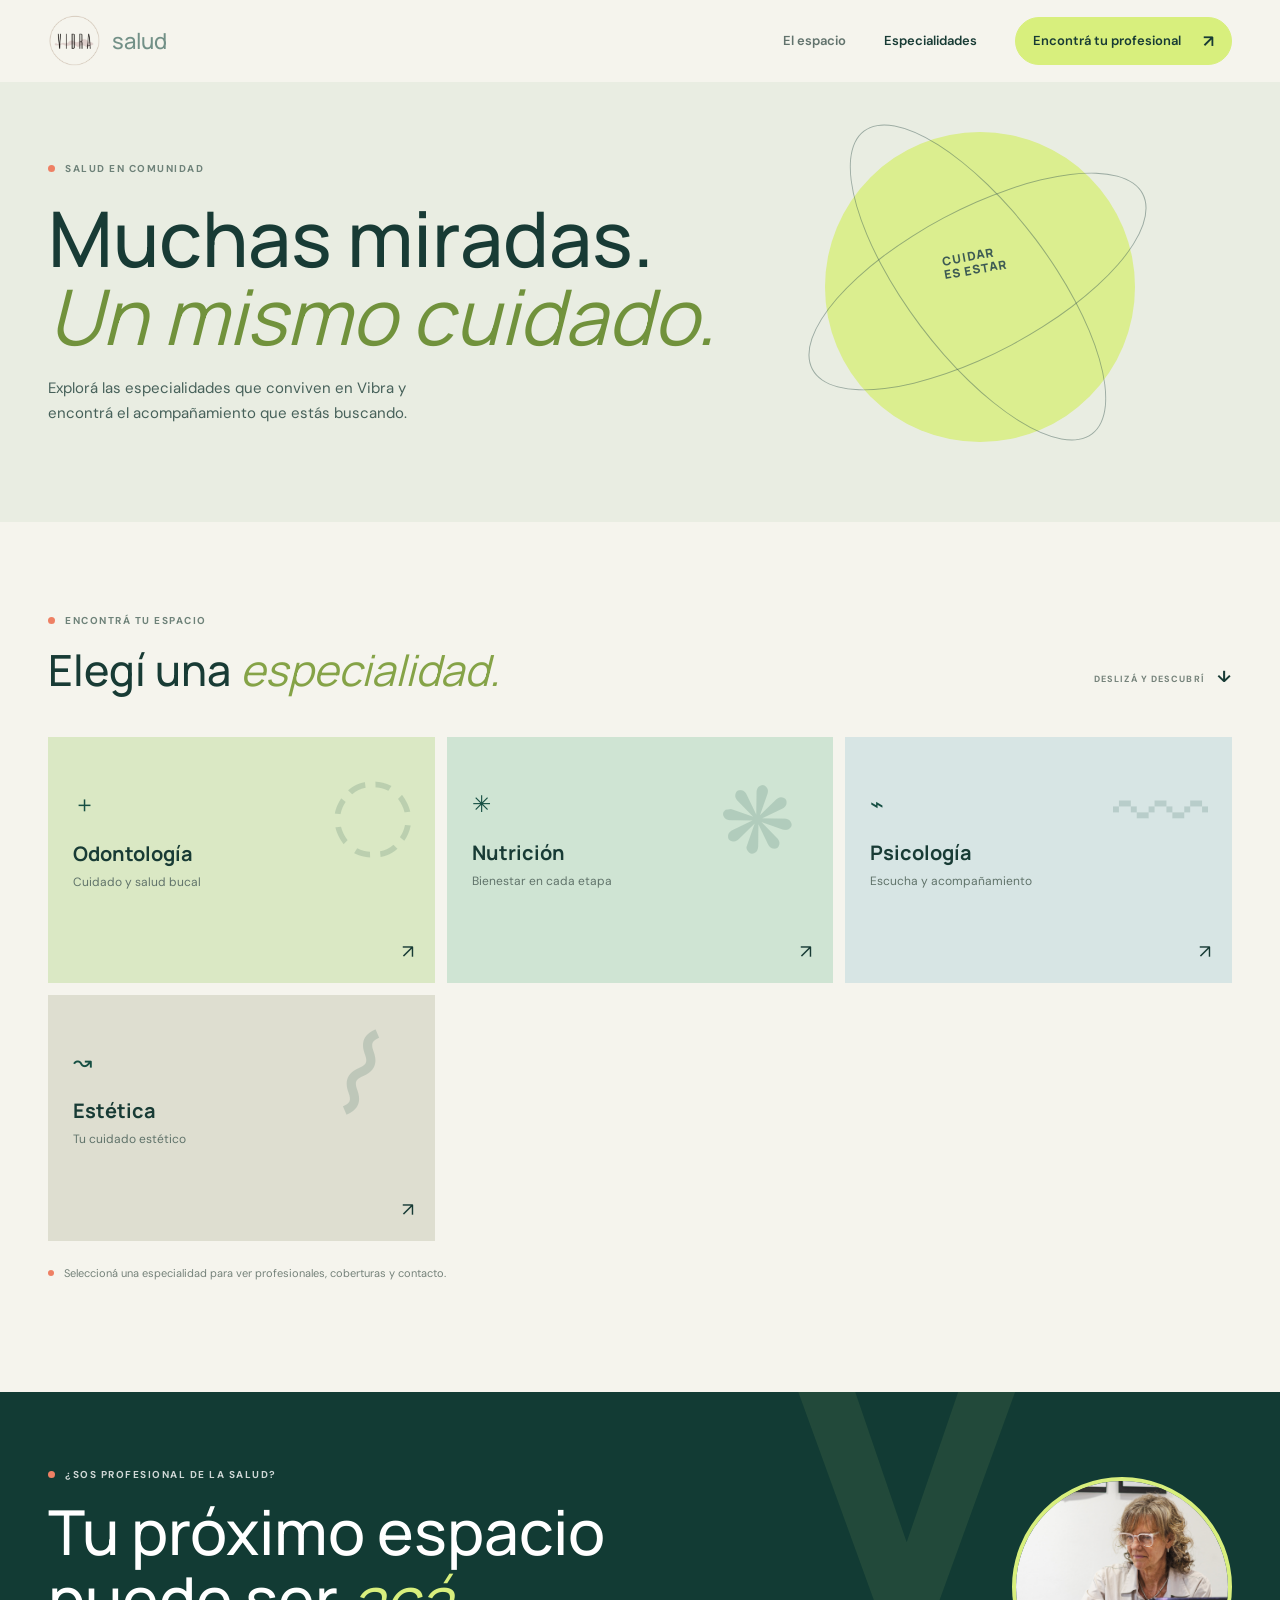
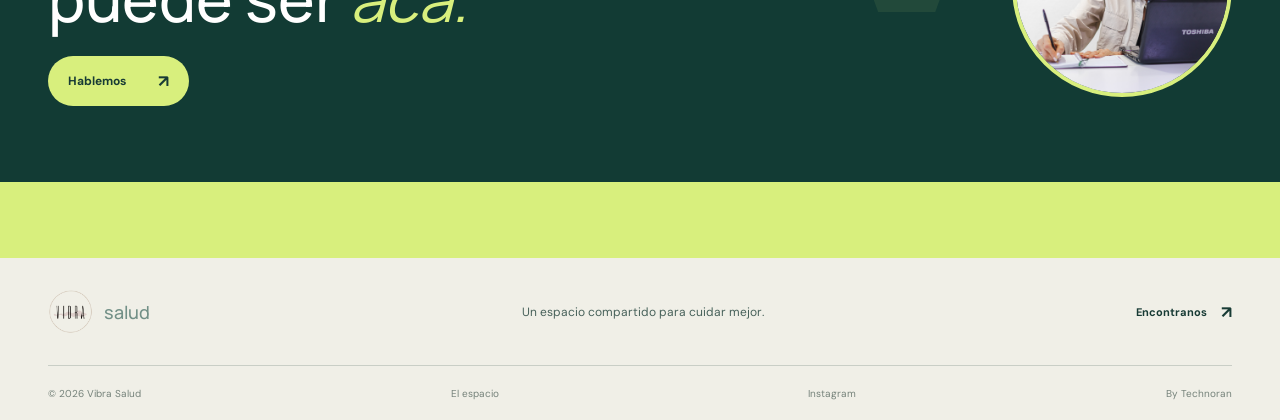
==== commit f60cb996: ""correxion tipeo"" ====
--- a/especialidades.html
+++ b/especialidades.html
@@ -37,7 +37,7 @@
           <a class="specialty-card specialty-card-large" href="profesionales.html?especialidad=odontologia"><span class="specialty-number"></span><span class="specialty-icon" aria-hidden="true">＋</span><span class="specialty-name">Odontología</span><span class="specialty-description">Cuidado y salud bucal</span><span class="specialty-go" aria-hidden="true">↗</span><span class="specialty-graphic graphic-tooth" aria-hidden="true">◌</span></a>
           <a class="specialty-card specialty-card-green" href="profesionales.html?especialidad=nutricion"><span class="specialty-number"></span><span class="specialty-icon" aria-hidden="true">✳</span><span class="specialty-name">Nutrición</span><span class="specialty-description">Bienestar en cada etapa</span><span class="specialty-go" aria-hidden="true">↗</span><span class="specialty-graphic graphic-leaf" aria-hidden="true">❋</span></a>
           <a class="specialty-card specialty-card-blue" href="profesionales.html?especialidad=psicologia"><span class="specialty-number"></span><span class="specialty-icon" aria-hidden="true">⌁</span><span class="specialty-name">Psicología</span><span class="specialty-description">Escucha y acompañamiento</span><span class="specialty-go" aria-hidden="true">↗</span><span class="specialty-graphic graphic-mind" aria-hidden="true">〰</span></a>
-          <a class="specialty-card specialty-card-lilac" href="profesionales.html?especialidad=estetica"><span class="specialty-number"></span><span class="specialty-icon" aria-hidden="true">↝</span><span class="specialty-name">Estetica</span><span class="specialty-description">Tu cuidado estético</span><span class="specialty-go" aria-hidden="true">↗</span><span class="specialty-graphic graphic-move" aria-hidden="true">⌇</span></a>
+          <a class="specialty-card specialty-card-lilac" href="profesionales.html?especialidad=estetica"><span class="specialty-number"></span><span class="specialty-icon" aria-hidden="true">↝</span><span class="specialty-name">Estética</span><span class="specialty-description">Tu cuidado estético</span><span class="specialty-go" aria-hidden="true">↗</span><span class="specialty-graphic graphic-move" aria-hidden="true">⌇</span></a>
           
         </div>
         <div class="specialty-footnote"><span class="eyebrow-dot"></span> Seleccioná una especialidad para ver profesionales, coberturas y contacto.</div>
--- a/styles.css
+++ b/styles.css
@@ -202,7 +202,7 @@
 .contact-disabled { color: #89958d !important; cursor: not-allowed; }
 .professional-detail { grid-column: 1 / -1; display: grid; grid-template-columns: 190px 1fr auto; gap: 28px; align-items: center; padding: 0 20px 24px 62px; animation: rise-in .3s ease both; }
 .professional-detail[hidden] { display: none; }
-.professional-photo { width: 190px; aspect-ratio: 4 / 3; object-fit: cover; background: #dbe3d8; }
+.professional-photo { width: 190px; aspect-ratio: 2 / 3; object-fit: cover; object-position: center top; background: #dbe3d8; }
 .professional-bio { max-width: 450px; margin: 0; color: var(--ink-soft); font-size: 12px; line-height: 1.75; }
 .detail-action { min-height: 43px; padding-inline: 16px; font-size: 10px; white-space: nowrap; }
 .empty-state { margin: 0; padding: 45px 0; color: var(--ink-soft); font-size: 14px; }
@@ -330,7 +330,7 @@
   .professional-chevron { grid-column: 3; grid-row: 1; }
   .professional-contact { display: none; }
   .professional-detail { grid-template-columns: 1fr; gap: 15px; padding: 0 0 21px 35px; }
-  .professional-photo { width: min(100%, 260px); aspect-ratio: 16 / 10; }
+  .professional-photo { width: min(100%, 220px); aspect-ratio: 2 / 3; }
   .professional-bio { max-width: 100%; font-size: 12px; }
   .detail-action { grid-column: auto; }
   .directory-contact { padding-block: 62px; }
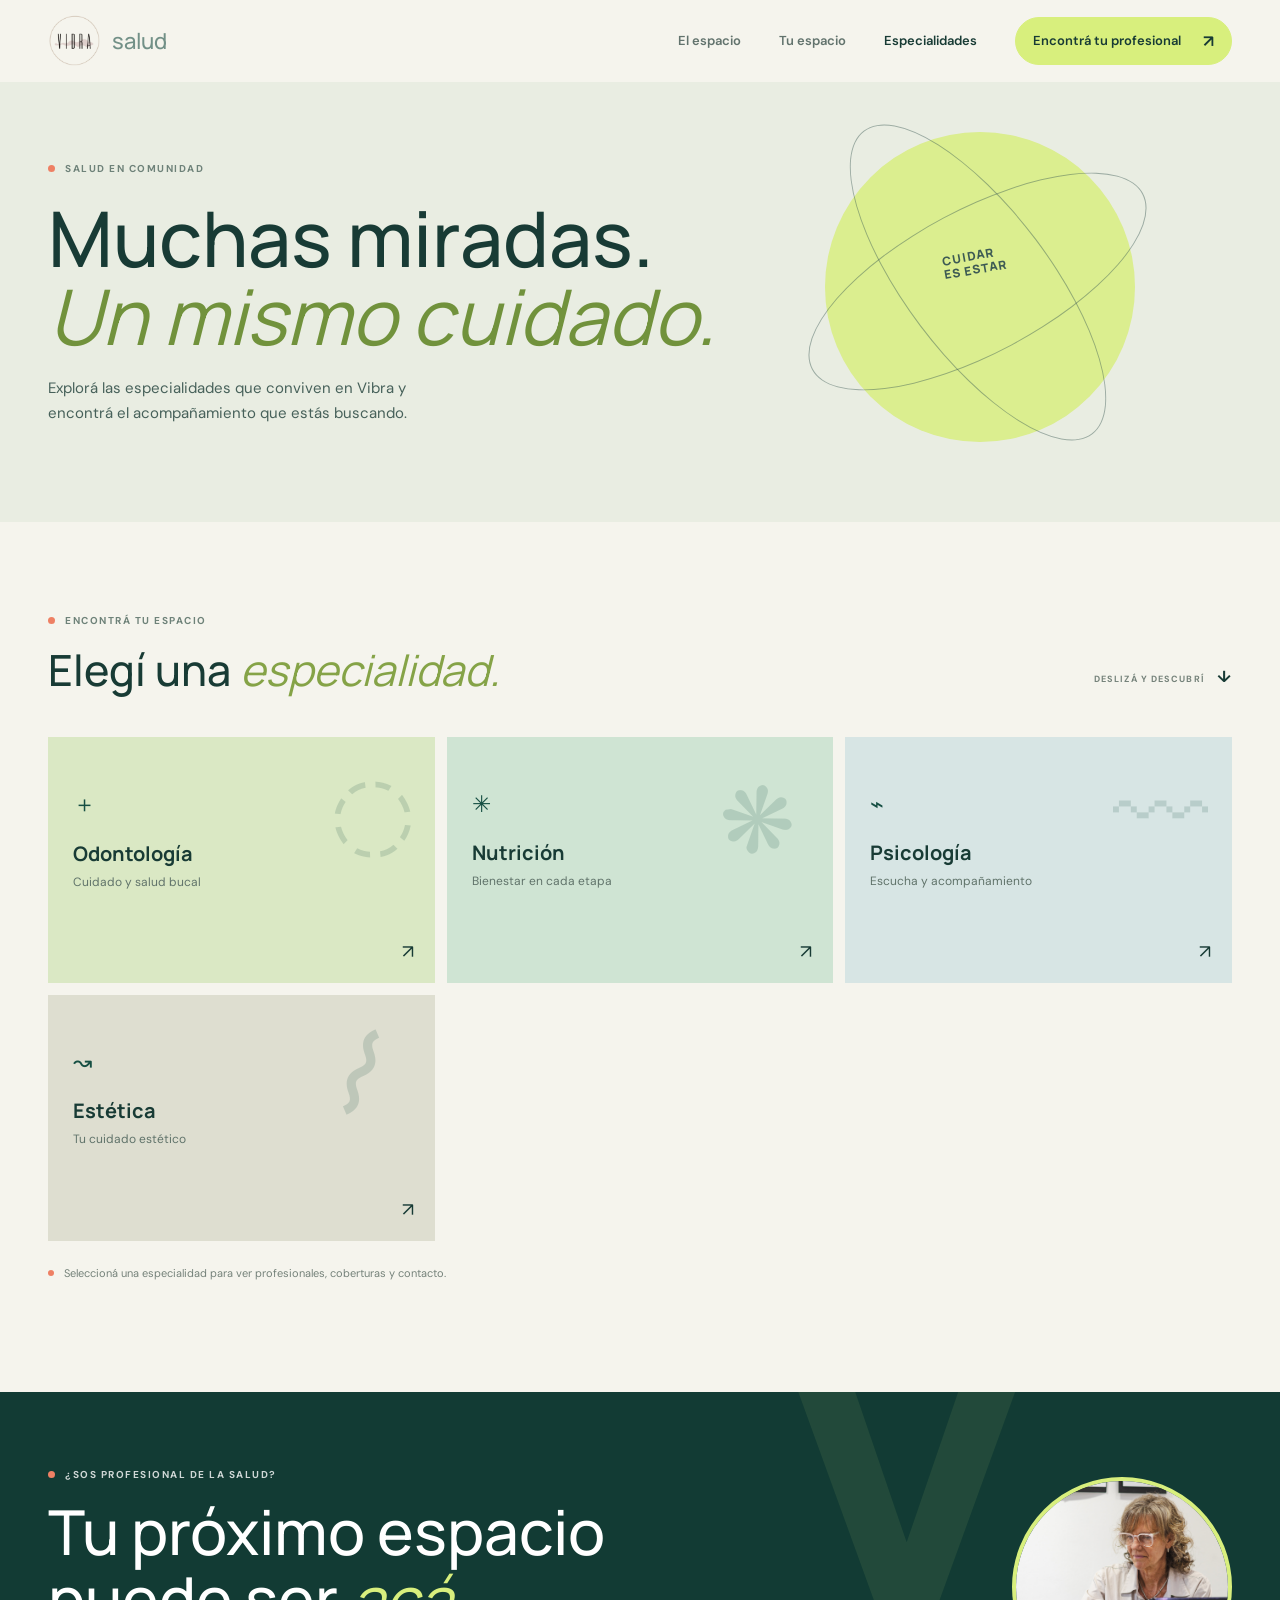
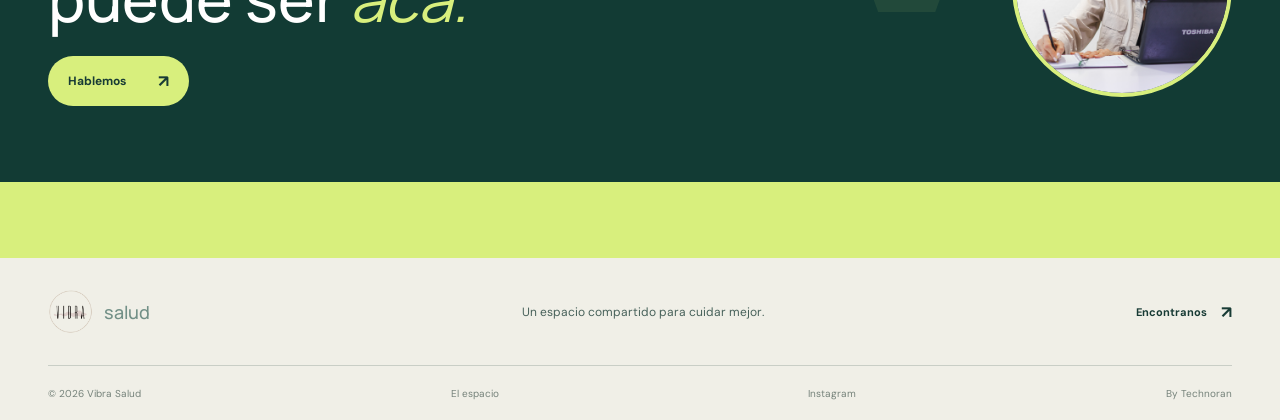
==== commit adf319ce: ""imagenes"" ====
--- a/especialidades.html
+++ b/especialidades.html
@@ -17,7 +17,7 @@
     <a class="brand" href="index.html" aria-label="Vibra Salud, inicio"><img class="brand-logo" src="image/logo.png" alt=""><span class="brand-light">salud</span></a>
     <button class="menu-toggle" type="button" aria-expanded="false" aria-controls="main-nav" aria-label="Abrir menú"><span></span><span></span></button>
     <nav class="main-nav" id="main-nav" aria-label="Navegación principal">
-      <a class="nav-link" href="index.html">El espacio</a><a class="nav-link active" href="especialidades.html">Especialidades</a><a class="nav-cta" href="profesionales.html">Encontrá tu profesional <span aria-hidden="true">↗</span></a>
+      <a class="nav-link" href="index.html">El espacio</a><a class="nav-link" href="tu-espacio.html">Tu espacio</a><a class="nav-link active" href="especialidades.html">Especialidades</a><a class="nav-cta" href="profesionales.html">Encontrá tu profesional <span aria-hidden="true">↗</span></a>
     </nav>
   </header>
   <main>
--- a/styles.css
+++ b/styles.css
@@ -214,6 +214,36 @@
 .directory-contact h2 em { color: var(--lime); }
 .directory-contact::after { content: "v."; position: absolute; top: -130px; right: 12%; color: rgba(216,239,125,.08); font: 800 420px/.9 var(--font-display); }
 
+.gallery-hero { min-height: 380px; }
+.gallery-hero .page-hero-content { padding-block: 42px; }
+.gallery-hero h1 { margin-bottom: 18px; }
+.gallery-hero .page-hero-content > p:not(.eyebrow) { max-width: 440px; }
+.gallery-hero .specialty-art { right: 9%; }
+.gallery-section { padding-top: 82px; }
+.gallery-group + .gallery-group { margin-top: 94px; }
+.gallery-group .section-heading-row { margin-bottom: 30px; }
+.gallery-group .section-heading-row h2 { font-size: 43px; }
+.gallery-grid { display: grid; grid-template-columns: repeat(4, minmax(0, 1fr)); gap: 12px; }
+.gallery-item { position: relative; overflow: hidden; aspect-ratio: 4 / 3; padding: 0; border: 0; background: #dfe4d9; cursor: zoom-in; }
+.gallery-item::after { position: absolute; inset: 0; content: ""; background: linear-gradient(0deg, rgba(18,59,52,.18), transparent 45%); opacity: 0; transition: opacity .25s ease; }
+.gallery-item img { width: 100%; height: 100%; display: block; object-fit: cover; transition: transform .45s cubic-bezier(.2,.7,.2,1); }
+.gallery-item:hover img, .gallery-item:focus-visible img { transform: scale(1.05); }
+.gallery-item:hover::after, .gallery-item:focus-visible::after { opacity: 1; }
+html.lightbox-open { overflow: hidden; }
+.lightbox { width: 100%; max-width: none; height: 100%; max-height: none; margin: 0; padding: 22px; overflow: hidden; border: 0; background: rgba(12, 27, 24, .43); color: white; }
+.lightbox::backdrop { background: rgba(12, 27, 24, .72); backdrop-filter: blur(13px); }
+.lightbox-layout { width: min(1500px, 100%); height: 100%; margin-inline: auto; display: grid; grid-template-columns: 62px minmax(0, 1fr) 62px; grid-template-rows: 48px minmax(0, 1fr) 28px 24px; gap: 8px 14px; align-items: center; }
+.lightbox-toolbar { grid-column: 1 / -1; display: flex; align-items: center; justify-content: space-between; }
+.lightbox-counter, .lightbox-caption, .lightbox-hint { color: rgba(255,255,255,.78); font-size: 12px; }
+.lightbox-close, .lightbox-arrow { display: grid; place-items: center; border: 1px solid rgba(255,255,255,.38); border-radius: 50%; background: rgba(255,255,255,.1); color: white; cursor: pointer; transition: background .2s ease, border-color .2s ease; }
+.lightbox-close:hover, .lightbox-arrow:hover { border-color: var(--lime); background: rgba(216,239,125,.18); }
+.lightbox-close { width: 44px; height: 44px; font-size: 30px; line-height: 1; }
+.lightbox-arrow { width: 54px; height: 54px; font-size: 38px; line-height: 1; }
+.lightbox-stage { min-width: 0; min-height: 0; height: 100%; display: grid; place-items: center; touch-action: pan-y; }
+.lightbox-stage img { display: block; max-width: 100%; max-height: min(78vh, 1000px); object-fit: contain; }
+.lightbox-caption, .lightbox-hint { grid-column: 1 / -1; margin: 0; text-align: center; }
+.lightbox-hint { color: rgba(255,255,255,.56); font-size: 10px; }
+
 @keyframes rise-in { from { opacity: 0; transform: translateY(14px); } to { opacity: 1; transform: translateY(0); } }
 @keyframes image-arrive { from { transform: scale(1.06); } to { transform: scale(1.015); } }
 @keyframes ribbon-scroll { from { transform: translateX(0); } to { transform: translateX(-25%); } }
@@ -293,6 +323,21 @@
   .specialties-section { padding-top: 66px; }
   .section-heading-row { align-items: start; flex-direction: column; gap: 16px; margin-bottom: 27px; }
   .section-heading-row h2 { font-size: 37px; }
+  .gallery-hero { min-height: 410px; }
+  .gallery-hero .page-hero-content { padding-block: 0; }
+  .gallery-hero .specialty-art { top: 180px; right: -68px; }
+  .gallery-section { padding-top: 62px; }
+  .gallery-group + .gallery-group { margin-top: 66px; }
+  .gallery-group .section-heading-row { margin-bottom: 22px; }
+  .gallery-group .section-heading-row h2 { font-size: 37px; }
+  .gallery-grid { grid-template-columns: repeat(2, minmax(0, 1fr)); gap: 8px; }
+  .lightbox { padding: 12px; }
+  .lightbox-layout { grid-template-columns: 42px minmax(0, 1fr) 42px; grid-template-rows: 44px minmax(0, 1fr) 24px 28px; gap: 5px 7px; }
+  .lightbox-arrow { width: 40px; height: 40px; font-size: 30px; }
+  .lightbox-close { width: 40px; height: 40px; }
+  .lightbox-stage img { max-height: 76vh; }
+  .lightbox-counter, .lightbox-caption { font-size: 11px; }
+  .lightbox-hint { font-size: 9px; }
   .section-aside { align-self: end; margin-top: -4px; }
   .specialty-grid { grid-template-columns: 1fr 1fr; gap: 8px; }
   .specialty-card { min-height: 202px; padding: 17px 14px; }
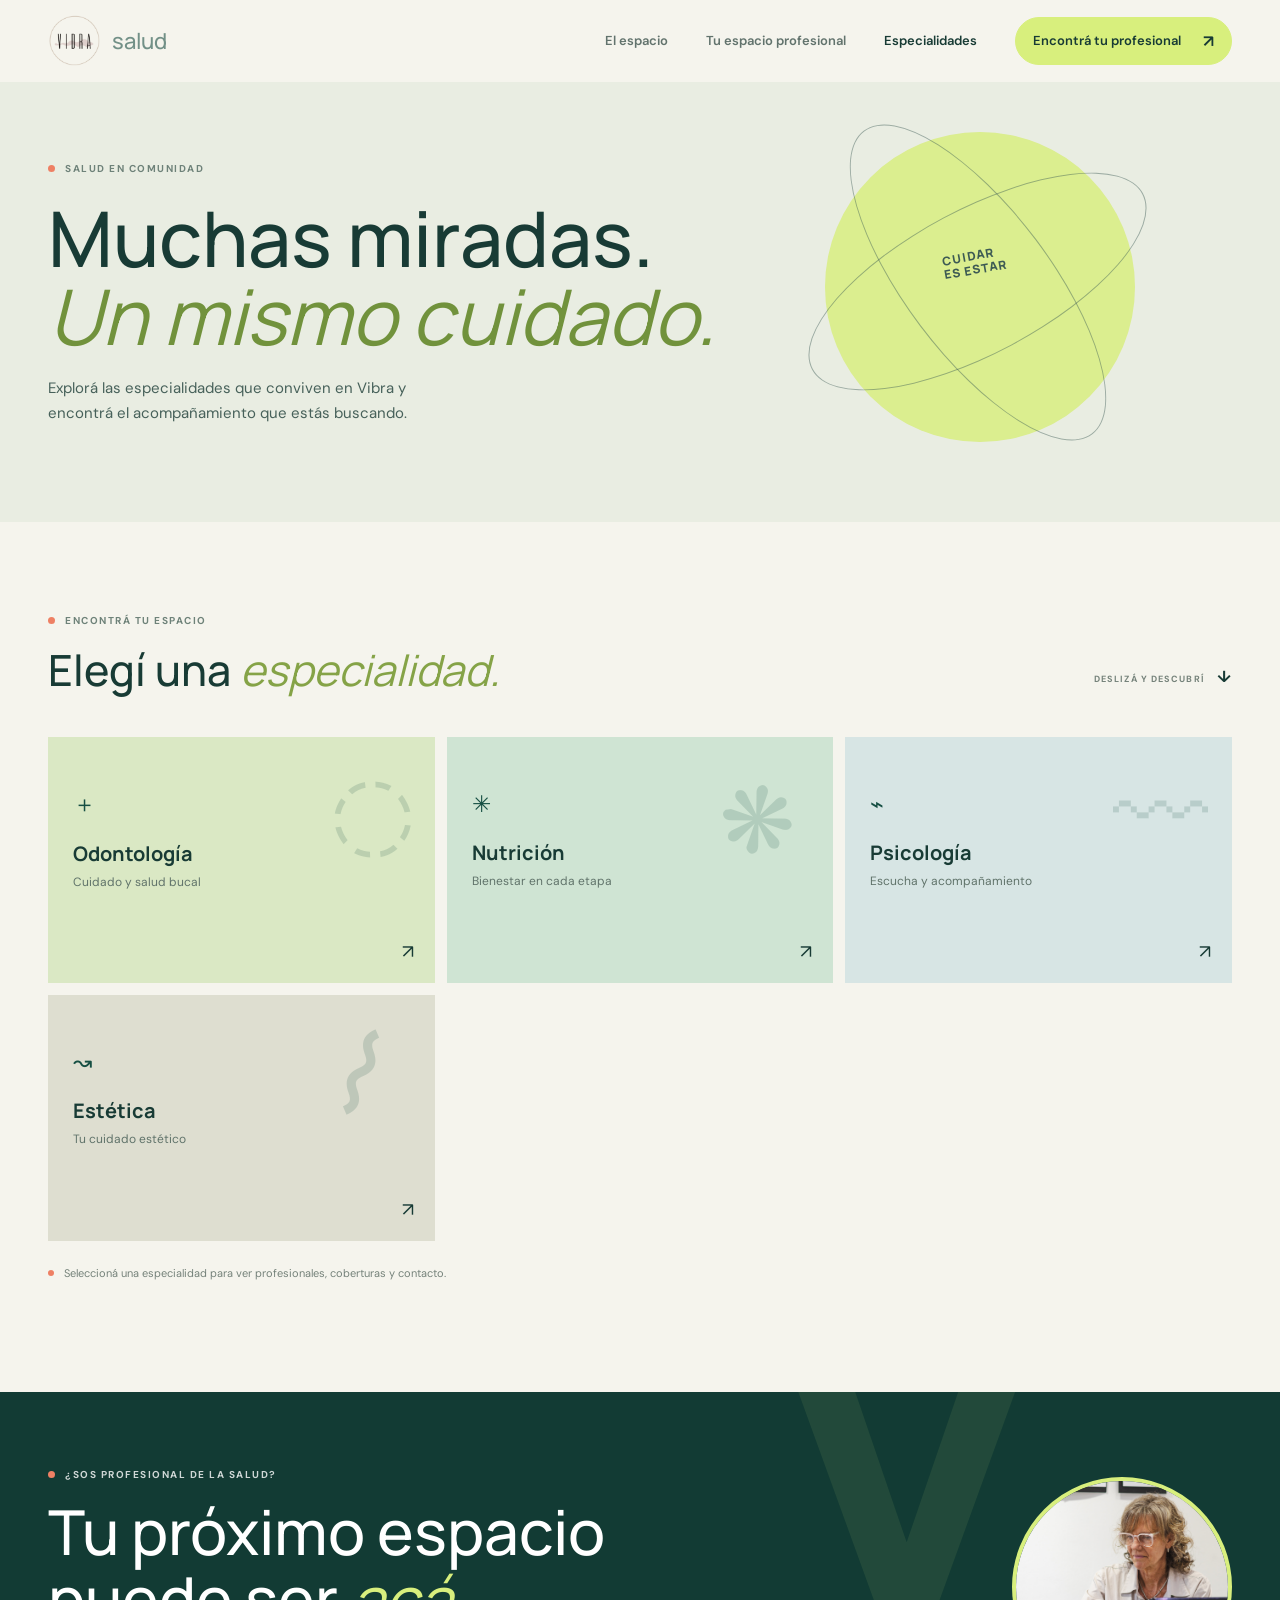
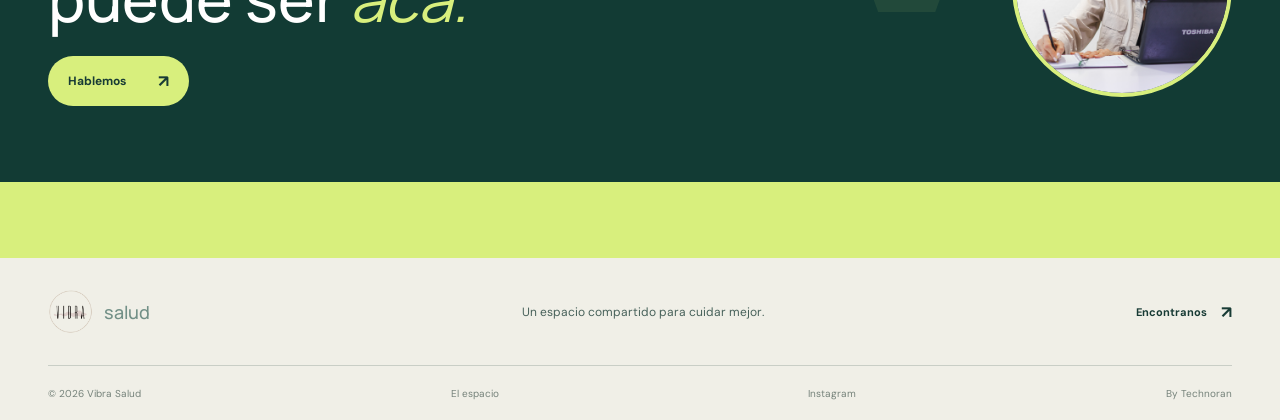
==== commit 1f0d6a9e: ""tu espacio profesinal"" ====
--- a/especialidades.html
+++ b/especialidades.html
@@ -17,7 +17,7 @@
     <a class="brand" href="index.html" aria-label="Vibra Salud, inicio"><img class="brand-logo" src="image/logo.png" alt=""><span class="brand-light">salud</span></a>
     <button class="menu-toggle" type="button" aria-expanded="false" aria-controls="main-nav" aria-label="Abrir menú"><span></span><span></span></button>
     <nav class="main-nav" id="main-nav" aria-label="Navegación principal">
-      <a class="nav-link" href="index.html">El espacio</a><a class="nav-link" href="tu-espacio.html">Tu espacio</a><a class="nav-link active" href="especialidades.html">Especialidades</a><a class="nav-cta" href="profesionales.html">Encontrá tu profesional <span aria-hidden="true">↗</span></a>
+      <a class="nav-link" href="index.html">El espacio</a><a class="nav-link" href="tu-espacio.html">Tu espacio profesional</a><a class="nav-link active" href="especialidades.html">Especialidades</a><a class="nav-cta" href="profesionales.html">Encontrá tu profesional <span aria-hidden="true">↗</span></a>
     </nav>
   </header>
   <main>
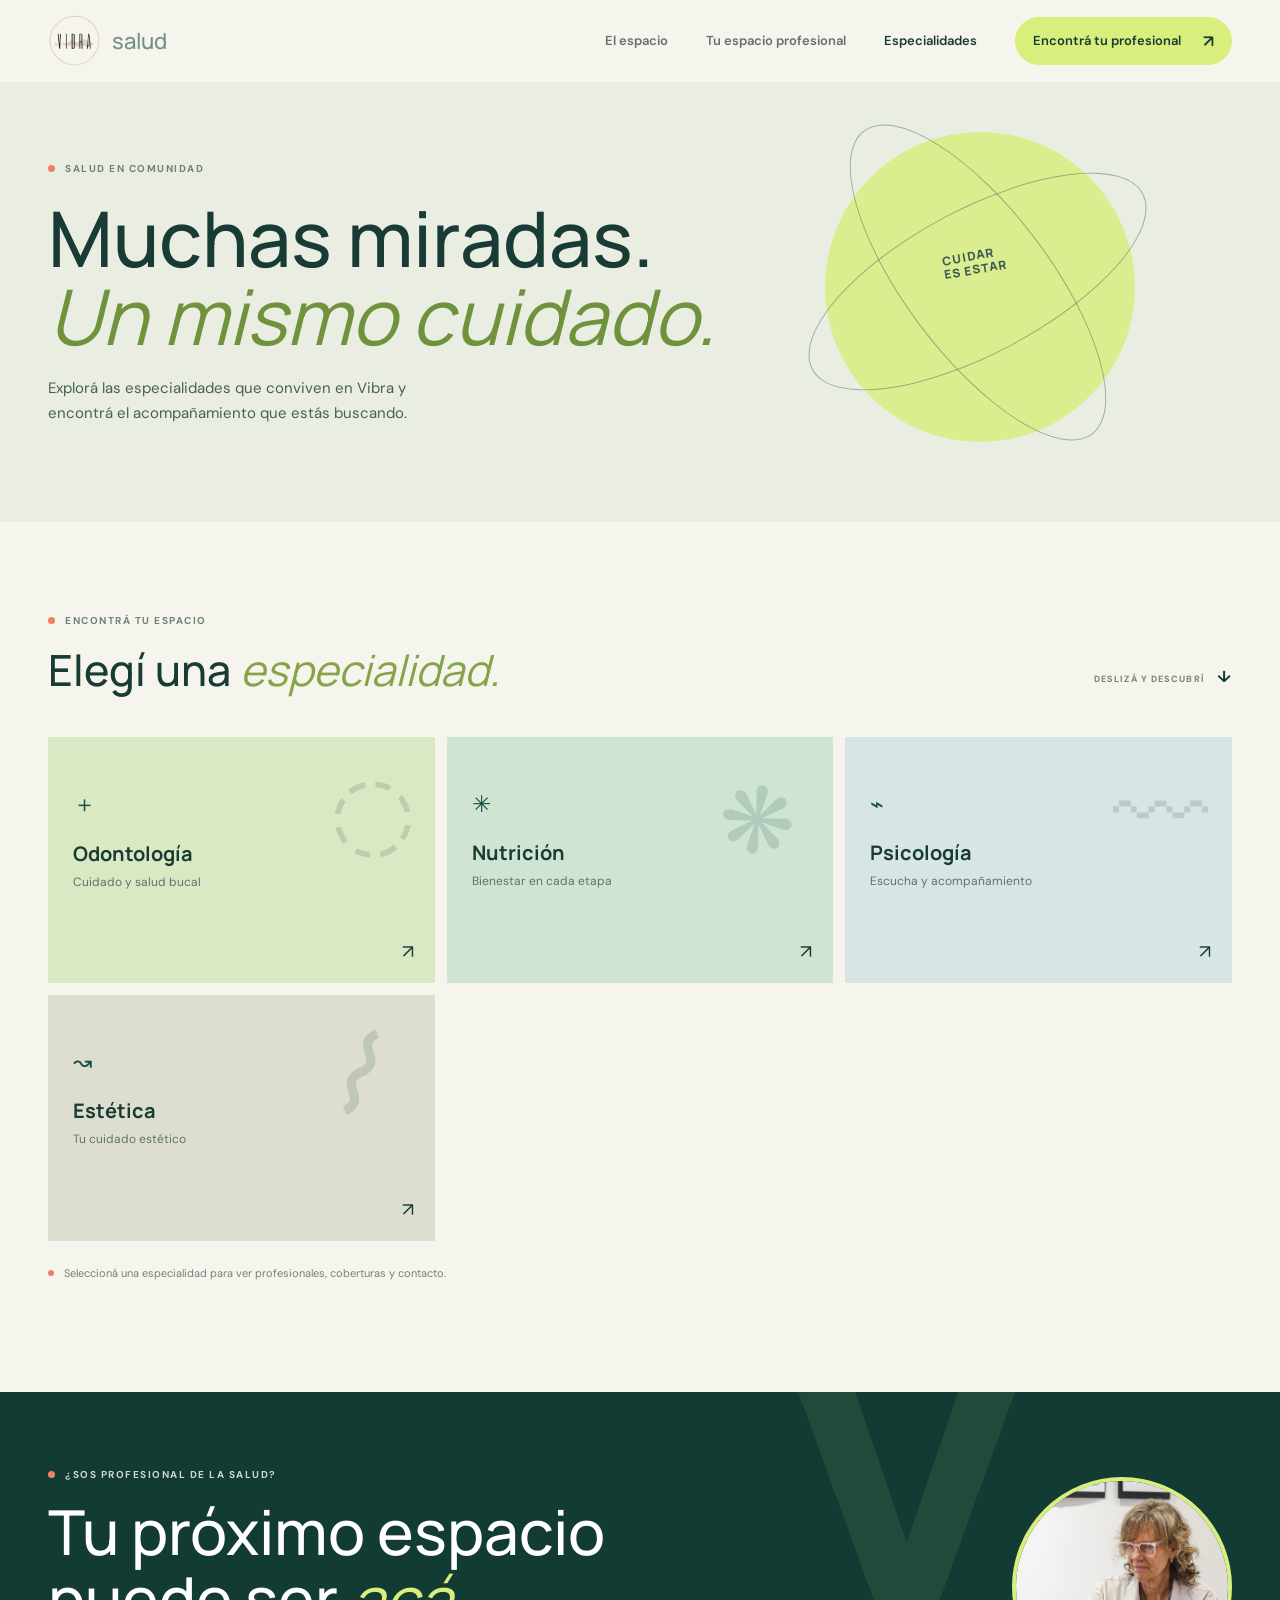
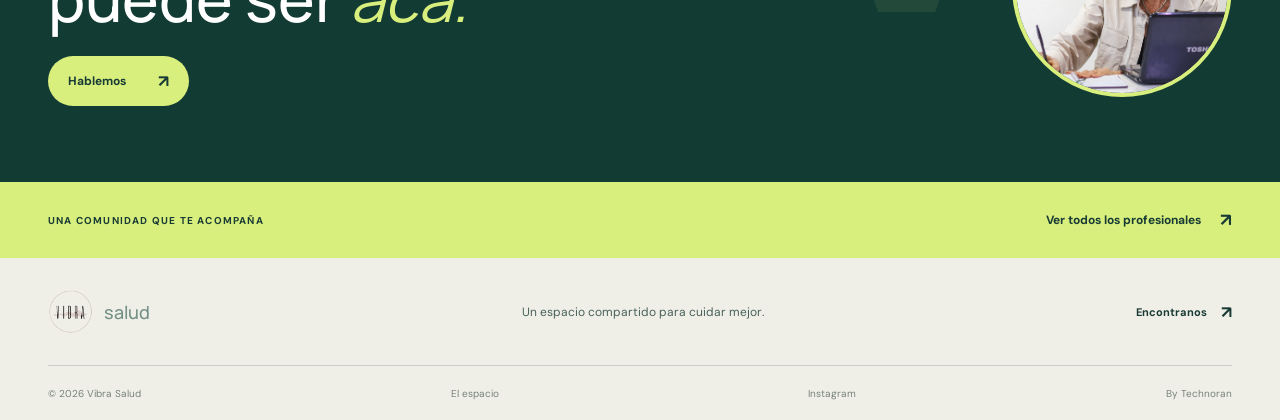
==== commit f4cb1ac1: ""verde manzana"" ====
--- a/especialidades.html
+++ b/especialidades.html
@@ -43,7 +43,7 @@
         <div class="specialty-footnote"><span class="eyebrow-dot"></span> Seleccioná una especialidad para ver profesionales, coberturas y contacto.</div>
       </div>
     </section>
-          <section class="directory-contact"><div class="page-width directory-contact-inner"><div class="directory-contact-text"><p class="eyebrow eyebrow-light"><span class="eyebrow-dot"></span> ¿Sos profesional de la salud?</p><h2>Tu próximo espacio<br>puede ser <em>acá.</em></h2><a class="button button-lime" href="https://wa.me/5493534017404" target="_blank" rel="noreferrer">Hablemos <span aria-hidden="true">↗</span></a></div><img class="community-photo" src="image/secre.jpg" alt="Secretaria de VibraSalud"></div></section>
+          <section class="directory-contact"><div class="page-width directory-contact-inner"><div class="directory-contact-text"><p class="eyebrow eyebrow-light"><span class="eyebrow-dot"></span> ¿Sos profesional de la salud?</p><h2>Tu próximo espacio<br>puede ser <em>acá.</em></h2><a class="button button-lime" href="https://wa.me/5493534017404" target="_blank" rel="noreferrer">Hablemos <span aria-hidden="true">↗</span></a></div><img class="community-photo" src="image/secre2.png" alt="Secretaria de VibraSalud"></div></section>
 
     <section class="community-strip"><div class="page-width community-strip-inner"><span>UNA COMUNIDAD QUE TE ACOMPAÑA</span><a href="profesionales.html">Ver todos los profesionales <span aria-hidden="true">↗</span></a></div></section>
   </main>
